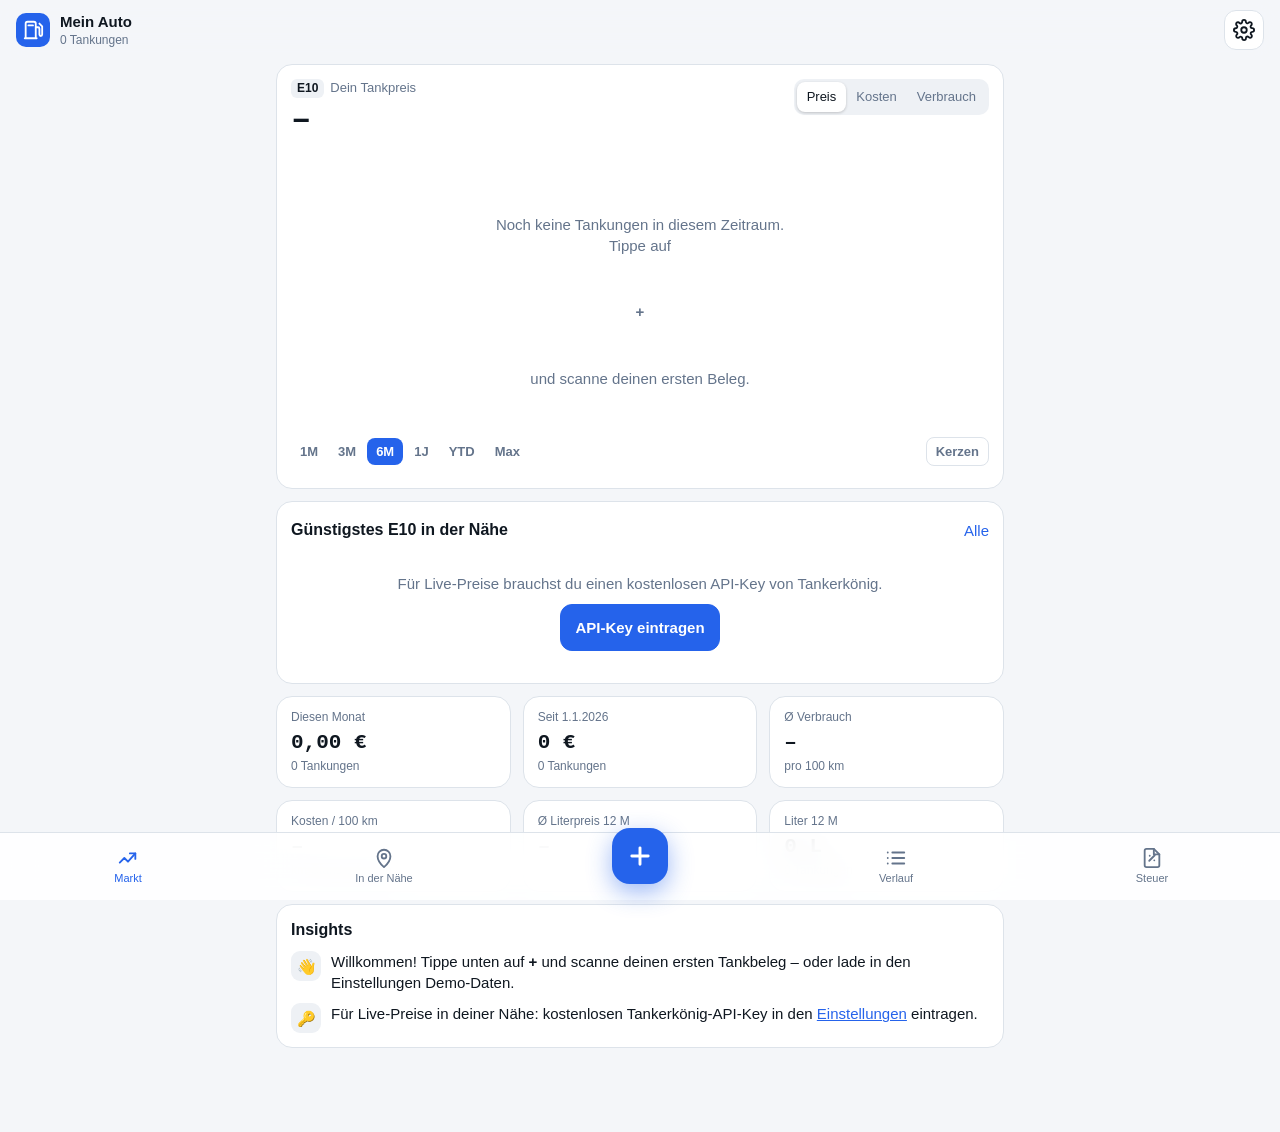
==== index.html @ abaed8f4 "Automatische Sicherung: Komplett-Backup und Belegfotos in Google, Wiederherstellung per Einrichtungs" ====
<!doctype html>
<html lang="de">
<head>
  <meta charset="utf-8">
  <meta name="viewport" content="width=device-width, initial-scale=1, viewport-fit=cover">
  <title>Tankbuch</title>
  <meta name="description" content="Dein Tankbuch: Belege scannen, Preise wie eine Aktie verfolgen, günstigstes E10 in der Nähe finden.">
  <meta name="theme-color" content="#0b0f14" media="(prefers-color-scheme: dark)">
  <meta name="theme-color" content="#f4f6f9" media="(prefers-color-scheme: light)">
  <meta name="apple-mobile-web-app-capable" content="yes">
  <meta name="apple-mobile-web-app-status-bar-style" content="black-translucent">
  <meta name="apple-mobile-web-app-title" content="Tankbuch">
  <link rel="manifest" href="manifest.webmanifest">
  <link rel="icon" href="icons/icon.svg" type="image/svg+xml">
  <link rel="apple-touch-icon" href="icons/icon-180.png">
  <link rel="stylesheet" href="styles.css">
  <script src="vendor/lightweight-charts.standalone.production.js" defer></script>
</head>
<body>
  <header class="topbar">
    <div class="brand">
      <svg class="logo" viewBox="0 0 24 24" aria-hidden="true"><path d="M4 21V5a2 2 0 0 1 2-2h7a2 2 0 0 1 2 2v16M3 21h13M7 7h5M15 9h2.5a1.5 1.5 0 0 1 1.5 1.5V17a1.5 1.5 0 0 0 3 0V8l-3-3"/></svg>
      <div>
        <div class="brand-title" id="vehicle-name">Mein Auto</div>
        <div class="brand-sub" id="sync-status">Lokal gespeichert</div>
      </div>
    </div>
    <button class="icon-btn" data-nav="settings" aria-label="Einstellungen">
      <svg viewBox="0 0 24 24"><circle cx="12" cy="12" r="3"/><path d="M19.4 15a1.7 1.7 0 0 0 .3 1.8l.1.1a2 2 0 1 1-2.8 2.8l-.1-.1a1.7 1.7 0 0 0-1.8-.3 1.7 1.7 0 0 0-1 1.5V21a2 2 0 1 1-4 0v-.1a1.7 1.7 0 0 0-1.1-1.5 1.7 1.7 0 0 0-1.8.3l-.1.1a2 2 0 1 1-2.8-2.8l.1-.1a1.7 1.7 0 0 0 .3-1.8 1.7 1.7 0 0 0-1.5-1H3a2 2 0 1 1 0-4h.1a1.7 1.7 0 0 0 1.5-1.1 1.7 1.7 0 0 0-.3-1.8l-.1-.1a2 2 0 1 1 2.8-2.8l.1.1a1.7 1.7 0 0 0 1.8.3H9a1.7 1.7 0 0 0 1-1.5V3a2 2 0 1 1 4 0v.1a1.7 1.7 0 0 0 1 1.5 1.7 1.7 0 0 0 1.8-.3l.1-.1a2 2 0 1 1 2.8 2.8l-.1.1a1.7 1.7 0 0 0-.3 1.8V9a1.7 1.7 0 0 0 1.5 1H21a2 2 0 1 1 0 4h-.1a1.7 1.7 0 0 0-1.5 1z"/></svg>
    </button>
  </header>

  <main>
    <!-- ============ HOME ============ -->
    <section class="view active" id="view-home">
      <div class="card ticker">
        <div class="ticker-head">
          <div>
            <div class="ticker-symbol"><span class="pill">E10</span> <span id="ticker-label">Dein Tankpreis</span></div>
            <div class="ticker-price" id="ticker-price">–</div>
            <div class="ticker-change" id="ticker-change">&nbsp;</div>
          </div>
          <div class="seg" id="chart-mode" role="tablist">
            <button data-mode="price" class="on">Preis</button>
            <button data-mode="spend">Kosten</button>
            <button data-mode="consumption">Verbrauch</button>
          </div>
        </div>
        <div class="chart" id="chart"></div>
        <div class="chart-foot">
          <div class="chips" id="chart-range">
            <button data-range="1M">1M</button>
            <button data-range="3M">3M</button>
            <button data-range="6M" class="on">6M</button>
            <button data-range="1Y">1J</button>
            <button data-range="YTD">YTD</button>
            <button data-range="ALL">Max</button>
          </div>
          <button class="chip-toggle" id="chart-style" title="Kerzen / Linie">Kerzen</button>
        </div>
        <div class="legend" id="chart-legend"></div>
      </div>

      <div class="card" id="nearby-card">
        <div class="card-head">
          <h2>Günstigstes E10 in der Nähe</h2>
          <button class="link" data-nav="stations">Alle</button>
        </div>
        <div id="nearby-list" class="station-list compact"><div class="empty">Standort wird ermittelt …</div></div>
      </div>

      <div class="kpis" id="kpis"></div>

      <div class="card">
        <div class="card-head"><h2>Insights</h2></div>
        <ul class="insights" id="insights"></ul>
      </div>
    </section>

    <!-- ============ STATIONS ============ -->
    <section class="view" id="view-stations">
      <div class="card">
        <div class="card-head">
          <h2>Tankstellen · E10</h2>
          <button class="icon-btn small" id="stations-refresh" aria-label="Aktualisieren">
            <svg viewBox="0 0 24 24"><path d="M21 12a9 9 0 1 1-2.6-6.4M21 3v6h-6"/></svg>
          </button>
        </div>
        <div class="filters">
          <label>Umkreis
            <select id="st-radius">
              <option value="2">2 km</option><option value="5" selected>5 km</option>
              <option value="10">10 km</option><option value="15">15 km</option><option value="25">25 km</option>
            </select>
          </label>
          <label>Sortierung
            <select id="st-sort"><option value="price">Preis</option><option value="dist">Entfernung</option><option value="smart">Preis + Weg</option></select>
          </label>
          <label class="check"><input type="checkbox" id="st-open" checked> nur geöffnet</label>
        </div>
        <div class="muted small" id="stations-meta"></div>
      </div>
      <div id="stations-list" class="station-list"></div>
      <p class="muted small center">Preise: <a href="https://creativecommons.tankerkoenig.de" target="_blank" rel="noopener">Tankerkönig</a> / MTS-K, Lizenz CC BY 4.0</p>
    </section>

    <!-- ============ LOG ============ -->
    <section class="view" id="view-log">
      <div class="card">
        <div class="card-head">
          <h2>Tankbuch</h2>
          <select id="log-year" class="select-sm"></select>
        </div>
        <div class="log-summary" id="log-summary"></div>
      </div>
      <div id="log-list"></div>
    </section>

    <!-- ============ TAX ============ -->
    <section class="view" id="view-tax">
      <div class="card">
        <div class="card-head">
          <h2>Steuer</h2>
          <select id="tax-year" class="select-sm"></select>
        </div>
        <div class="tax-grid" id="tax-summary"></div>
      </div>

      <div class="card">
        <div class="card-head"><h2>Pendlerpauschale</h2></div>
        <div class="form-grid">
          <label>Entfernung einfach (km)<input type="number" inputmode="decimal" id="tax-commute-km" min="0" step="1"></label>
          <label>Arbeitstage im Jahr<input type="number" inputmode="numeric" id="tax-workdays" min="0" step="1"></label>
          <label>Satz je km (€)<input type="number" inputmode="decimal" id="tax-rate" min="0" step="0.01"></label>
        </div>
        <div class="tax-result" id="tax-commute-result"></div>
        <p class="muted small">Seit 2026 gilt 0,38 €/km ab dem ersten Kilometer (einfache Strecke). Der Satz ist anpassbar. Keine Steuerberatung – bitte mit deinem Steuerberater / ELSTER abgleichen.</p>
      </div>

      <div class="card">
        <div class="card-head"><h2>Export</h2></div>
        <div class="btn-col">
          <button class="btn" id="export-csv">CSV für Excel / Steuerberater</button>
          <button class="btn" id="export-pdf">Jahresbericht als PDF drucken</button>
          <button class="btn" id="export-receipts">Alle Belege als ZIP</button>
        </div>
      </div>
    </section>

    <!-- ============ SETTINGS ============ -->
    <section class="view" id="view-settings">
      <div class="card">
        <div class="card-head"><h2>Fahrzeug</h2></div>
        <div class="form-grid">
          <label>Name<input id="set-vehicle" placeholder="z. B. Golf 8"></label>
          <label>Kennzeichen<input id="set-plate" placeholder="M-AB 1234" autocapitalize="characters"></label>
          <label>Tankgröße (L)<input type="number" inputmode="decimal" id="set-tank" min="10" step="1"></label>
          <label>Standard-Kraftstoff
            <select id="set-fuel"><option>E10</option><option>E5</option><option>Super Plus</option><option>Diesel</option></select>
          </label>
        </div>
      </div>

      <div class="card">
        <div class="card-head"><h2>Live-Preise (Tankerkönig)</h2></div>
        <label class="full">API-Key<input id="set-apikey" placeholder="xxxxxxxx-xxxx-xxxx-xxxx-xxxxxxxxxxxx" autocomplete="off" spellcheck="false"></label>
        <p class="muted small">Kostenlos registrieren auf <a href="https://onboarding.tankerkoenig.de/" target="_blank" rel="noopener">onboarding.tankerkoenig.de</a>. Der Key bleibt nur auf deinem Gerät.</p>
        <div class="form-grid">
          <label>Preisalarm unter (€/L)<input type="number" inputmode="decimal" id="set-alarm" step="0.01" placeholder="1,65"></label>
          <label>Verbrauch für Umweg-Rechnung (L/100 km)<input type="number" inputmode="decimal" id="set-cons" step="0.1" placeholder="automatisch"></label>
        </div>
      </div>

      <div class="card">
        <div class="card-head"><h2>Google Sheets & Sicherung</h2></div>
        <label class="full">Web-App-URL<input id="set-sheets" placeholder="https://script.google.com/macros/s/…/exec" spellcheck="false"></label>
        <label class="full">Geheimer Schlüssel<input id="set-secret" placeholder="frei wählbar, muss im Script gleich sein" spellcheck="false"></label>
        <label class="check"><input type="checkbox" id="set-autosync"> Nach jeder Änderung automatisch sichern</label>
        <div class="btn-row">
          <button class="btn primary" id="sheets-sync">Jetzt sichern</button>
          <button class="btn" id="sheets-restore">Wiederherstellen</button>
        </div>
        <p class="muted small">Sichert Tankbuch, Einstellungen und Belegfotos (Ordner „Tankbuch Belege“ in deinem Google Drive). Auf einem neuen Handy holt „Wiederherstellen“ alles zurück.</p>
        <button class="btn full" id="sheets-help">Einrichtung (3 Min.)</button>
        <div id="sheets-guide" hidden>
          <ol class="steps">
            <li>Neues Google Sheet anlegen → <b>Erweiterungen → Apps Script</b>.</li>
            <li>Den Code unten komplett einfügen, oben den <code>SECRET</code> auf deinen Schlüssel setzen, speichern.</li>
            <li><b>Bereitstellen → Neue Bereitstellung → Web-App</b>. Ausführen als: <i>Ich</i>. Zugriff: <i>Jeder</i>. Den Zugriff auf Tabellen und Drive erlauben (für die Belegfotos).</li>
            <li>Die angezeigte URL (endet auf <code>/exec</code>) hier einfügen und „Jetzt sichern“ tippen.</li>
          </ol>
          <div class="code-wrap">
            <button class="btn small" id="copy-script">Code kopieren</button>
            <pre id="script-code">Lädt …</pre>
          </div>
        </div>
      </div>

      <div class="card">
        <div class="card-head"><h2>Daten</h2></div>
        <div class="btn-col">
          <button class="btn" id="backup-export">Backup exportieren (JSON)</button>
          <label class="btn file-btn">Backup importieren<input type="file" id="backup-import" accept="application/json,.json" hidden></label>
          <button class="btn" id="demo-load">Demo-Daten laden</button>
          <button class="btn danger" id="demo-clear">Demo-Daten entfernen</button>
          <button class="btn danger" id="reset-all">Alles löschen</button>
        </div>
      </div>
      <p class="muted small center">Tankbuch · alle Daten bleiben auf deinem Gerät, bis du sie selbst überträgst.</p>
    </section>
  </main>

  <nav class="tabbar">
    <button data-nav="home" class="on"><svg viewBox="0 0 24 24"><path d="M3 17l5-5 4 4 8-9"/><path d="M14 7h6v6"/></svg><span>Markt</span></button>
    <button data-nav="stations"><svg viewBox="0 0 24 24"><path d="M12 22s7-6.2 7-12a7 7 0 1 0-14 0c0 5.8 7 12 7 12z"/><circle cx="12" cy="10" r="2.5"/></svg><span>In der Nähe</span></button>
    <button class="fab" id="fab-add" aria-label="Tanken erfassen"><svg viewBox="0 0 24 24"><path d="M12 5v14M5 12h14"/></svg></button>
    <button data-nav="log"><svg viewBox="0 0 24 24"><path d="M8 6h13M8 12h13M8 18h13M3 6h.01M3 12h.01M3 18h.01"/></svg><span>Verlauf</span></button>
    <button data-nav="tax"><svg viewBox="0 0 24 24"><path d="M14 2H6a2 2 0 0 0-2 2v16a2 2 0 0 0 2 2h12a2 2 0 0 0 2-2V8z"/><path d="M14 2v6h6M9 15l6-6M9.5 9.5h.01M14.5 14.5h.01"/></svg><span>Steuer</span></button>
  </nav>

  <!-- ============ ENTRY DIALOG ============ -->
  <dialog id="entry-dialog">
    <form method="dialog" id="entry-form" novalidate>
      <div class="sheet-head">
        <button type="button" class="link" data-close>Abbrechen</button>
        <h2 id="entry-title">Tanken erfassen</h2>
        <button type="submit" class="link strong">Sichern</button>
      </div>

      <div class="scan-box" id="scan-box">
        <label class="scan-btn">
          <input type="file" accept="image/*" capture="environment" id="scan-camera" hidden>
          <svg viewBox="0 0 24 24"><path d="M3 7V5a2 2 0 0 1 2-2h2M17 3h2a2 2 0 0 1 2 2v2M21 17v2a2 2 0 0 1-2 2h-2M7 21H5a2 2 0 0 1-2-2v-2M7 12h10"/></svg>
          <span>Beleg scannen</span>
        </label>
        <label class="scan-btn ghost">
          <input type="file" accept="image/*" id="scan-file" hidden>
          <svg viewBox="0 0 24 24"><rect x="3" y="3" width="18" height="18" rx="2"/><circle cx="8.5" cy="8.5" r="1.5"/><path d="M21 15l-5-5L5 21"/></svg>
          <span>Aus Galerie</span>
        </label>
      </div>
      <div class="scan-progress" id="scan-progress" hidden><div class="bar"><i></i></div><span>Beleg wird gelesen …</span></div>
      <div class="receipt-preview" id="receipt-preview" hidden><img alt="Beleg"><button type="button" class="link danger" id="receipt-remove">Beleg entfernen</button></div>

      <div class="form-grid">
        <label>Datum & Uhrzeit<input type="datetime-local" name="date" required></label>
        <label>Kraftstoff<select name="fuel"><option>E10</option><option>E5</option><option>Super Plus</option><option>Diesel</option></select></label>
        <label>Liter<input name="liters" inputmode="decimal" placeholder="0,00" required></label>
        <label>Preis €/L<input name="price" inputmode="decimal" placeholder="1,759" required></label>
        <label>Betrag €<input name="total" inputmode="decimal" placeholder="0,00" required></label>
        <label>Kilometerstand<input name="odometer" inputmode="numeric" placeholder="optional"></label>
        <label class="full">Tankstelle<input name="station" list="station-suggestions" placeholder="z. B. ARAL Hauptstraße"></label>
        <datalist id="station-suggestions"></datalist>
        <label class="check full"><input type="checkbox" name="full" checked> Vollgetankt (für Verbrauchsberechnung)</label>
        <label>Nutzung
          <select name="usage"><option value="privat">Privat</option><option value="beruflich">Beruflich</option><option value="gemischt">Gemischt</option></select>
        </label>
        <label>Beruflicher Anteil %<input name="share" type="number" inputmode="numeric" min="0" max="100" step="5" value="0"></label>
        <label class="full">Notiz<input name="note" placeholder="optional"></label>
      </div>
      <div class="calc-hint" id="calc-hint"></div>
      <button type="button" class="btn danger full" id="entry-delete" hidden>Eintrag löschen</button>
    </form>
  </dialog>

  <dialog id="receipt-dialog" class="lightbox"><form method="dialog"><img alt="Beleg"><button class="btn">Schließen</button></form></dialog>

  <div id="toast" role="status" aria-live="polite"></div>
  <div id="print-area"></div>

  <script type="module" src="js/app.js"></script>
</body>
</html>
---- styles.css ----
:root {
  --bg: #0b0f14;
  --surface: #121821;
  --surface-2: #1a222d;
  --line: #243040;
  --text: #e8edf3;
  --muted: #8a97a8;
  --accent: #3b82f6;
  --up: #ef4444;      /* Preis steigt = schlecht */
  --down: #22c55e;    /* Preis fällt = gut */
  --warn: #f59e0b;
  --grid: rgba(138, 151, 168, .12);
  --radius: 16px;
  --tabbar-h: 68px;
  --font: -apple-system, BlinkMacSystemFont, "Segoe UI", Roboto, Inter, sans-serif;
  --mono: ui-monospace, "SF Mono", "Roboto Mono", Menlo, monospace;
  color-scheme: dark;
}
@media (prefers-color-scheme: light) {
  :root {
    --bg: #f4f6f9;
    --surface: #ffffff;
    --surface-2: #eef1f5;
    --line: #dde3ea;
    --text: #0f1720;
    --muted: #64748b;
    --accent: #2563eb;
    --up: #dc2626;
    --down: #16a34a;
    --grid: rgba(100, 116, 139, .12);
    color-scheme: light;
  }
}

* { box-sizing: border-box; }
[hidden] { display: none !important; }
html, body { margin: 0; }
body {
  background: var(--bg);
  color: var(--text);
  font: 15px/1.4 var(--font);
  -webkit-font-smoothing: antialiased;
  -webkit-tap-highlight-color: transparent;
  padding-bottom: calc(var(--tabbar-h) + env(safe-area-inset-bottom) + 16px);
  overflow-x: hidden;
}
a { color: var(--accent); }
h2 { font-size: 16px; margin: 0; font-weight: 650; }
svg { width: 22px; height: 22px; fill: none; stroke: currentColor; stroke-width: 2; stroke-linecap: round; stroke-linejoin: round; }
button { font: inherit; color: inherit; cursor: pointer; }
.muted { color: var(--muted); }
.small { font-size: 13px; }
.center { text-align: center; }
.up { color: var(--up); }
.down { color: var(--down); }
.num { font-family: var(--mono); font-variant-numeric: tabular-nums; }

/* ---------- Top bar ---------- */
.topbar {
  position: sticky; top: 0; z-index: 10;
  display: flex; align-items: center; justify-content: space-between;
  padding: calc(env(safe-area-inset-top) + 10px) 16px 10px;
  background: color-mix(in srgb, var(--bg) 85%, transparent);
  backdrop-filter: blur(14px); -webkit-backdrop-filter: blur(14px);
}
.brand { display: flex; align-items: center; gap: 10px; }
.logo { width: 34px; height: 34px; padding: 6px; border-radius: 10px; background: var(--accent); color: #fff; }
.brand-title { font-weight: 700; }
.brand-sub { font-size: 12px; color: var(--muted); }
.brand-sub.ok::before { content: "● "; color: var(--down); }
.brand-sub.err::before { content: "● "; color: var(--up); }
.icon-btn { background: var(--surface); border: 1px solid var(--line); border-radius: 12px; width: 40px; height: 40px; display: grid; place-items: center; }
.icon-btn.small { width: 34px; height: 34px; }
.icon-btn.small svg { width: 18px; height: 18px; }
.icon-btn.spin svg { animation: spin 1s linear infinite; }
@keyframes spin { to { transform: rotate(360deg); } }

main { max-width: 760px; margin: 0 auto; padding: 4px 16px 0; }
.view { display: none; flex-direction: column; gap: 12px; }
.view.active { display: flex; animation: fade .2s ease; }
@keyframes fade { from { opacity: 0; transform: translateY(4px); } }

.card { background: var(--surface); border: 1px solid var(--line); border-radius: var(--radius); padding: 14px; min-width: 0; }
.card-head { display: flex; align-items: center; justify-content: space-between; gap: 8px; margin-bottom: 10px; }
.link { background: none; border: 0; color: var(--accent); padding: 4px 0; }
.link.strong { font-weight: 700; }
.link.danger { color: var(--up); }

/* ---------- Ticker / chart ---------- */
.ticker-head { display: flex; justify-content: space-between; align-items: flex-start; gap: 10px; flex-wrap: wrap; }
.ticker-symbol { color: var(--muted); font-size: 13px; display: flex; align-items: center; gap: 6px; }
.pill { background: var(--surface-2); color: var(--text); border-radius: 6px; padding: 1px 6px; font-weight: 700; font-size: 12px; }
.ticker-price { font: 700 34px/1.1 var(--mono); letter-spacing: -1px; margin-top: 4px; font-variant-numeric: tabular-nums; }
.ticker-price sup { font-size: .5em; vertical-align: .9em; margin-left: 1px; }
.ticker-change { font: 600 14px var(--mono); margin-top: 2px; min-height: 20px; }
.seg { display: inline-flex; background: var(--surface-2); border-radius: 10px; padding: 3px; }
.seg button { border: 0; background: none; padding: 6px 10px; border-radius: 8px; font-size: 13px; color: var(--muted); }
.seg button.on { background: var(--surface); color: var(--text); box-shadow: 0 1px 3px rgba(0,0,0,.2); }
.chart { height: 260px; margin: 10px -6px 0; position: relative; }
.chart .chart-empty { position: absolute; inset: 0; display: grid; place-items: center; text-align: center; color: var(--muted); padding: 20px; }
.chart-foot { display: flex; justify-content: space-between; align-items: center; gap: 8px; margin-top: 6px; }
.chips { display: flex; gap: 2px; overflow-x: auto; }
.chips button, .chip-toggle { border: 0; background: none; color: var(--muted); padding: 6px 9px; border-radius: 8px; font: 600 13px var(--font); white-space: nowrap; }
.chips button.on { background: var(--accent); color: #fff; }
.chip-toggle { border: 1px solid var(--line); }
.legend { display: flex; flex-wrap: wrap; gap: 4px 14px; font-size: 12px; color: var(--muted); margin-top: 8px; }
.legend i { display: inline-block; width: 10px; height: 3px; border-radius: 2px; margin-right: 5px; vertical-align: middle; }

/* ---------- KPIs ---------- */
.kpis { display: grid; grid-template-columns: repeat(2, minmax(0, 1fr)); gap: 12px; }
@media (min-width: 600px) { .kpis { grid-template-columns: repeat(3, minmax(0, 1fr)); } }
.kpi { background: var(--surface); border: 1px solid var(--line); border-radius: var(--radius); padding: 12px 14px; min-width: 0; }
.kpi .label { font-size: 12px; color: var(--muted); }
.kpi .value { font: 700 21px/1.25 var(--mono); margin-top: 4px; font-variant-numeric: tabular-nums; overflow-wrap: anywhere; }
.kpi .sub { font-size: 12px; color: var(--muted); margin-top: 2px; }

.insights { list-style: none; margin: 0; padding: 0; display: flex; flex-direction: column; gap: 10px; }
.insights li { display: flex; gap: 10px; align-items: flex-start; }
.insights .ico { flex: none; width: 30px; height: 30px; border-radius: 9px; display: grid; place-items: center; background: var(--surface-2); font-size: 15px; }
.insights b { font-weight: 650; }

/* ---------- Stations ---------- */
.station-list { display: flex; flex-direction: column; gap: 8px; }
.station { display: grid; grid-template-columns: auto minmax(0, 1fr) auto; gap: 12px; align-items: center; background: var(--surface); border: 1px solid var(--line); border-radius: 14px; padding: 12px; }
.station-list.compact .station { background: var(--surface-2); border: 0; padding: 10px 12px; }
.station .rank { width: 28px; height: 28px; border-radius: 8px; display: grid; place-items: center; font: 700 13px var(--mono); background: var(--surface-2); }
.station-list.compact .rank { background: var(--surface); }
.station.best { border-color: var(--down); }
.station.best .rank { background: var(--down); color: #fff; }
.station .name { font-weight: 650; white-space: nowrap; overflow: hidden; text-overflow: ellipsis; }
.station .addr { font-size: 12px; color: var(--muted); white-space: nowrap; overflow: hidden; text-overflow: ellipsis; }
.station .price { font: 700 19px var(--mono); text-align: right; font-variant-numeric: tabular-nums; }
.station .price sup { font-size: .55em; vertical-align: .8em; }
.station .delta { font: 600 11px var(--mono); text-align: right; }
.station .actions { grid-column: 1 / -1; display: flex; gap: 8px; }
.station .actions a, .station .actions button { flex: 1; text-align: center; text-decoration: none; font-size: 13px; padding: 8px; border-radius: 10px; background: var(--surface-2); border: 0; color: var(--text); }
.tag { font-size: 10px; font-weight: 700; padding: 1px 5px; border-radius: 5px; margin-left: 4px; vertical-align: 2px; background: var(--surface-2); color: var(--muted); }
.tag.closed { color: var(--up); }
.empty { color: var(--muted); text-align: center; padding: 18px 8px; }
.empty .btn { margin-top: 10px; }
.filters { display: flex; flex-wrap: wrap; gap: 10px; align-items: end; margin-bottom: 6px; }
.filters label { flex: 1 1 120px; }

/* ---------- Log ---------- */
.log-summary { display: grid; grid-template-columns: repeat(3, minmax(0, 1fr)); gap: 8px; }
.log-summary div { background: var(--surface-2); border-radius: 10px; padding: 8px 10px; min-width: 0; }
.log-summary span { display: block; font-size: 11px; color: var(--muted); }
.log-summary b { font: 700 15px var(--mono); overflow-wrap: anywhere; }
.month-head { display: flex; justify-content: space-between; font-size: 13px; color: var(--muted); margin: 14px 4px 6px; }
.entry { display: grid; grid-template-columns: 44px minmax(0, 1fr) auto; gap: 12px; align-items: center; background: var(--surface); border: 1px solid var(--line); border-radius: 14px; padding: 10px 12px; margin-bottom: 8px; width: 100%; text-align: left; }
.entry .day { text-align: center; background: var(--surface-2); border-radius: 10px; padding: 4px 0; }
.entry .day b { display: block; font: 700 17px var(--mono); }
.entry .day span { font-size: 11px; color: var(--muted); }
.entry .title { font-weight: 650; white-space: nowrap; overflow: hidden; text-overflow: ellipsis; }
.entry .meta { font-size: 12px; color: var(--muted); }
.entry .amount { text-align: right; font: 700 16px var(--mono); }
.entry .amount small { display: block; font-size: 11px; font-weight: 600; }

/* ---------- Tax ---------- */
.tax-grid { display: grid; grid-template-columns: repeat(2, minmax(0, 1fr)); gap: 8px; }
.tax-grid div { background: var(--surface-2); border-radius: 10px; padding: 10px; min-width: 0; }
.tax-grid span { display: block; font-size: 12px; color: var(--muted); }
.tax-grid b { font: 700 17px var(--mono); overflow-wrap: anywhere; }
.tax-grid .hl { background: color-mix(in srgb, var(--down) 15%, var(--surface-2)); }
.tax-result { margin: 12px 0 6px; padding: 12px; border-radius: 12px; background: color-mix(in srgb, var(--accent) 14%, var(--surface-2)); font-size: 14px; }
.tax-result b { font: 700 20px var(--mono); display: block; }

/* ---------- Forms ---------- */
label { display: flex; flex-direction: column; gap: 4px; font-size: 12px; color: var(--muted); min-width: 0; }
label.full, .full { grid-column: 1 / -1; }
label.check { flex-direction: row; align-items: center; gap: 8px; font-size: 14px; color: var(--text); margin: 6px 0; }
input, select { font: 16px var(--font); color: var(--text); background: var(--surface-2); border: 1px solid var(--line); border-radius: 10px; padding: 10px 12px; width: 100%; min-width: 0; }
input:focus, select:focus { outline: 2px solid var(--accent); outline-offset: -1px; }
input[type=checkbox] { width: 20px; height: 20px; accent-color: var(--accent); flex: none; }
input.auto { border-color: color-mix(in srgb, var(--accent) 60%, var(--line)); }
input.scanned { animation: flash 1.2s ease; }
@keyframes flash { 0% { background: color-mix(in srgb, var(--down) 35%, var(--surface-2)); } }
.select-sm { width: auto; padding: 6px 10px; font-size: 14px; }
.form-grid { display: grid; grid-template-columns: repeat(2, minmax(0, 1fr)); gap: 10px; }
.btn { display: inline-flex; justify-content: center; align-items: center; gap: 6px; background: var(--surface-2); border: 1px solid var(--line); border-radius: 12px; padding: 12px 14px; font-weight: 600; color: var(--text); text-decoration: none; font-size: 15px; }
.btn.primary { background: var(--accent); border-color: var(--accent); color: #fff; }
.btn.danger { color: var(--up); }
.btn.small { padding: 6px 10px; font-size: 13px; }
.btn:disabled { opacity: .5; }
.btn-col { display: flex; flex-direction: column; gap: 8px; }
.btn-row { display: flex; gap: 8px; flex-wrap: wrap; margin-top: 8px; }
.btn-row .btn { flex: 1; }
.file-btn { cursor: pointer; color: var(--text); font-size: 15px; flex-direction: row; }
.steps { padding-left: 20px; font-size: 14px; }
.steps li { margin-bottom: 6px; }
.code-wrap { position: relative; }
.code-wrap .btn { position: absolute; top: 8px; right: 8px; }
pre { background: var(--surface-2); border-radius: 10px; padding: 12px; font: 12px/1.45 var(--mono); max-height: 260px; overflow: auto; margin: 0; white-space: pre; }
code { font-family: var(--mono); font-size: .9em; background: var(--surface-2); padding: 1px 4px; border-radius: 4px; }

/* ---------- Tab bar ---------- */
.tabbar {
  position: fixed; left: 0; right: 0; bottom: 0; z-index: 20;
  display: grid; grid-template-columns: repeat(5, 1fr); align-items: center;
  height: calc(var(--tabbar-h) + env(safe-area-inset-bottom));
  padding-bottom: env(safe-area-inset-bottom);
  background: color-mix(in srgb, var(--surface) 88%, transparent);
  backdrop-filter: blur(16px); -webkit-backdrop-filter: blur(16px);
  border-top: 1px solid var(--line);
}
.tabbar button { border: 0; background: none; display: flex; flex-direction: column; align-items: center; gap: 2px; font-size: 11px; color: var(--muted); padding: 6px 0; }
.tabbar button.on { color: var(--accent); }
.tabbar .fab { width: 56px; height: 56px; margin: -22px auto 0; border-radius: 18px; background: var(--accent); color: #fff; justify-content: center; box-shadow: 0 8px 24px color-mix(in srgb, var(--accent) 45%, transparent); }
.tabbar .fab svg { width: 28px; height: 28px; stroke-width: 2.5; }

/* ---------- Dialog ---------- */
dialog { border: 0; padding: 0; background: var(--surface); color: var(--text); width: min(560px, 100%); max-width: 100%; max-height: 100dvh; margin: auto auto 0; border-radius: 22px 22px 0 0; }
@media (min-width: 600px) { dialog { margin: auto; border-radius: 22px; max-height: 92dvh; } }
dialog[open] { animation: up .25s cubic-bezier(.2,.8,.2,1); }
@keyframes up { from { transform: translateY(40px); opacity: 0; } }
dialog::backdrop { background: rgba(0,0,0,.55); backdrop-filter: blur(2px); }
#entry-form { padding: 0 16px calc(20px + env(safe-area-inset-bottom)); display: flex; flex-direction: column; gap: 12px; }
.sheet-head { position: sticky; top: 0; z-index: 2; display: flex; justify-content: space-between; align-items: center; padding: 14px 0 10px; background: var(--surface); }
.scan-box { display: grid; grid-template-columns: 2fr 1fr; gap: 8px; }
.scan-btn { flex-direction: row; justify-content: center; align-items: center; gap: 8px; padding: 14px; border-radius: 14px; background: var(--accent); color: #fff; font-size: 15px; font-weight: 650; cursor: pointer; }
.scan-btn.ghost { background: var(--surface-2); color: var(--text); }
.scan-progress { display: flex; flex-direction: column; gap: 6px; font-size: 13px; color: var(--muted); }
.scan-progress .bar { height: 6px; background: var(--surface-2); border-radius: 3px; overflow: hidden; }
.scan-progress .bar i { display: block; height: 100%; width: 0; background: var(--accent); transition: width .2s; }
.receipt-preview { display: flex; align-items: center; gap: 12px; }
.receipt-preview img { width: 64px; height: 84px; object-fit: cover; border-radius: 8px; border: 1px solid var(--line); cursor: zoom-in; }
.calc-hint { font-size: 13px; color: var(--muted); min-height: 18px; }
.lightbox { background: transparent; max-height: 100dvh; margin: auto; border-radius: 0; }
.lightbox form { display: flex; flex-direction: column; gap: 10px; align-items: center; padding: 10px; }
.lightbox img { max-width: 100%; max-height: 82dvh; border-radius: 12px; }

/* ---------- Toast ---------- */
#toast { position: fixed; left: 50%; bottom: calc(var(--tabbar-h) + env(safe-area-inset-bottom) + 14px); transform: translate(-50%, 20px); opacity: 0; pointer-events: none; z-index: 50; background: var(--text); color: var(--bg); padding: 10px 16px; border-radius: 12px; font-weight: 600; font-size: 14px; transition: .25s; max-width: calc(100% - 32px); text-align: center; }
#toast.show { opacity: 1; transform: translate(-50%, 0); }

/* ---------- Print (Jahresbericht) ---------- */
#print-area { display: none; }
@media print {
  @page { size: A4; margin: 14mm; }
  body { background: #fff; color: #000; padding: 0; font-size: 10pt; }
  body > *:not(#print-area) { display: none !important; }
  #print-area { display: block; }
  #print-area h1 { font-size: 16pt; margin: 0 0 4pt; }
  #print-area h2 { font-size: 12pt; margin: 14pt 0 6pt; }
  #print-area table { width: 100%; border-collapse: collapse; font-size: 9pt; }
  #print-area th, #print-area td { border-bottom: .5pt solid #bbb; padding: 3pt 4pt; text-align: left; }
  #print-area td.r, #print-area th.r { text-align: right; font-variant-numeric: tabular-nums; }
  #print-area tfoot td { font-weight: 700; border-top: 1pt solid #000; }
  #print-area .sum { display: grid; grid-template-columns: repeat(3, 1fr); gap: 6pt; }
  #print-area .sum div { border: .5pt solid #bbb; padding: 6pt; }
  #print-area .sum b { display: block; font-size: 12pt; }
  #print-area .foot { margin-top: 16pt; font-size: 8pt; color: #555; }
}
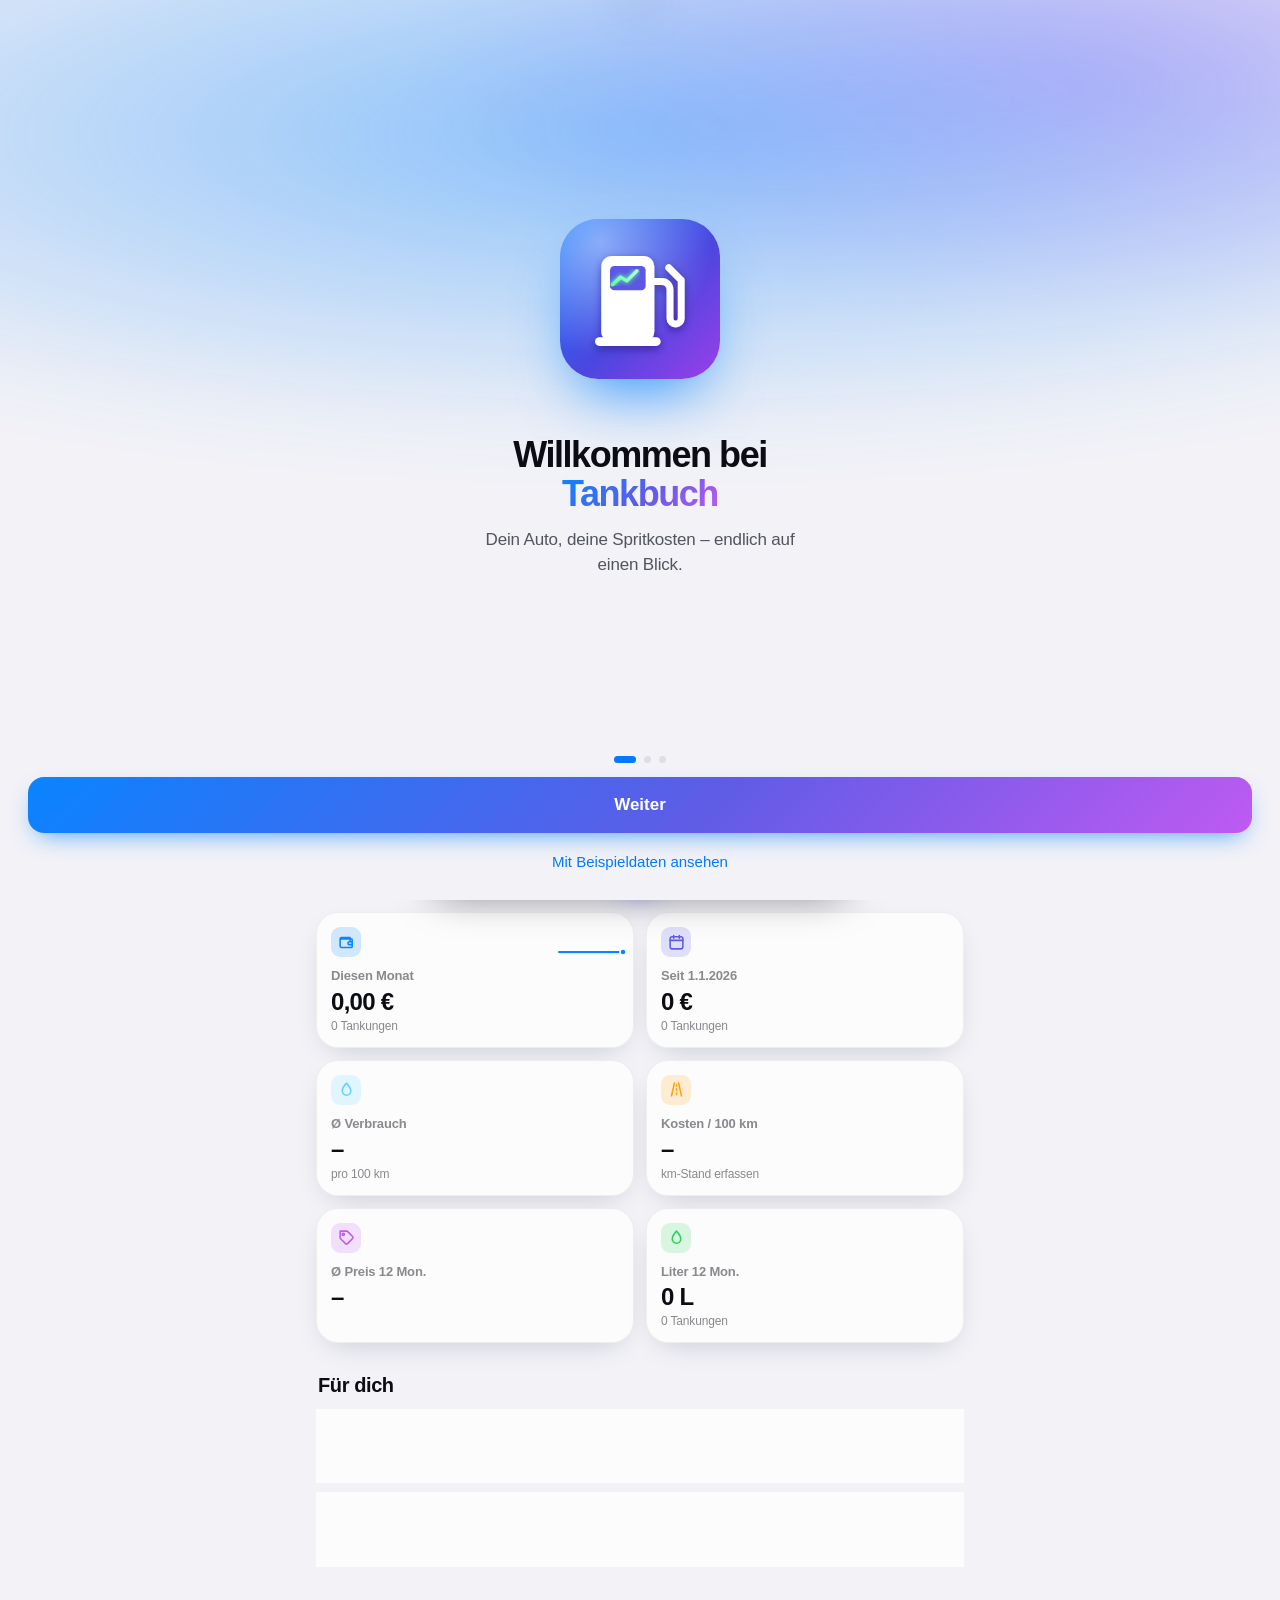
==== commit c8a9dd94: "Neues Design im iOS-Stil: Aurora-Hintergrund, Hero-Karte, Glas-Tableiste, Willkommens-Rundgang - Gro" ====
--- a/index.html
+++ b/index.html
@@ -5,9 +5,10 @@
   <meta name="viewport" content="width=device-width, initial-scale=1, viewport-fit=cover">
   <title>Tankbuch</title>
   <meta name="description" content="Dein Tankbuch: Belege scannen, Preise wie eine Aktie verfolgen, günstigstes E10 in der Nähe finden.">
-  <meta name="theme-color" content="#0b0f14" media="(prefers-color-scheme: dark)">
-  <meta name="theme-color" content="#f4f6f9" media="(prefers-color-scheme: light)">
+  <meta name="theme-color" content="#05070d" media="(prefers-color-scheme: dark)">
+  <meta name="theme-color" content="#f2f2f7" media="(prefers-color-scheme: light)">
   <meta name="apple-mobile-web-app-capable" content="yes">
+  <meta name="mobile-web-app-capable" content="yes">
   <meta name="apple-mobile-web-app-status-bar-style" content="black-translucent">
   <meta name="apple-mobile-web-app-title" content="Tankbuch">
   <link rel="manifest" href="manifest.webmanifest">
@@ -17,254 +18,291 @@
   <script src="vendor/lightweight-charts.standalone.production.js" defer></script>
 </head>
 <body>
-  <header class="topbar">
-    <div class="brand">
-      <svg class="logo" viewBox="0 0 24 24" aria-hidden="true"><path d="M4 21V5a2 2 0 0 1 2-2h7a2 2 0 0 1 2 2v16M3 21h13M7 7h5M15 9h2.5a1.5 1.5 0 0 1 1.5 1.5V17a1.5 1.5 0 0 0 3 0V8l-3-3"/></svg>
-      <div>
-        <div class="brand-title" id="vehicle-name">Mein Auto</div>
-        <div class="brand-sub" id="sync-status">Lokal gespeichert</div>
-      </div>
-    </div>
-    <button class="icon-btn" data-nav="settings" aria-label="Einstellungen">
-      <svg viewBox="0 0 24 24"><circle cx="12" cy="12" r="3"/><path d="M19.4 15a1.7 1.7 0 0 0 .3 1.8l.1.1a2 2 0 1 1-2.8 2.8l-.1-.1a1.7 1.7 0 0 0-1.8-.3 1.7 1.7 0 0 0-1 1.5V21a2 2 0 1 1-4 0v-.1a1.7 1.7 0 0 0-1.1-1.5 1.7 1.7 0 0 0-1.8.3l-.1.1a2 2 0 1 1-2.8-2.8l.1-.1a1.7 1.7 0 0 0 .3-1.8 1.7 1.7 0 0 0-1.5-1H3a2 2 0 1 1 0-4h.1a1.7 1.7 0 0 0 1.5-1.1 1.7 1.7 0 0 0-.3-1.8l-.1-.1a2 2 0 1 1 2.8-2.8l.1.1a1.7 1.7 0 0 0 1.8.3H9a1.7 1.7 0 0 0 1-1.5V3a2 2 0 1 1 4 0v.1a1.7 1.7 0 0 0 1 1.5 1.7 1.7 0 0 0 1.8-.3l.1-.1a2 2 0 1 1 2.8 2.8l-.1.1a1.7 1.7 0 0 0-.3 1.8V9a1.7 1.7 0 0 0 1.5 1H21a2 2 0 1 1 0 4h-.1a1.7 1.7 0 0 0-1.5 1z"/></svg>
+  <div class="aurora" aria-hidden="true"><i></i><i></i><i></i></div>
+
+  <!-- Kompakte Navigationsleiste, erscheint beim Scrollen (wie iOS) -->
+  <header class="navbar" id="navbar">
+    <span class="navbar-title" id="navbar-title">Tankbuch</span>
+    <button class="avatar" data-nav="settings" aria-label="Einstellungen">
+      <svg viewBox="0 0 24 24"><path d="M19 17h2c.6 0 1-.4 1-1v-3c0-.9-.7-1.7-1.5-1.9C18.7 10.6 16 10 16 10s-1.3-1.4-2.2-2.3c-.5-.4-1.1-.7-1.8-.7H5c-.6 0-1.1.4-1.4.9l-1.4 2.9A3.7 3.7 0 0 0 2 12v4c0 .6.4 1 1 1h2"/><circle cx="7" cy="17" r="2"/><path d="M9 17h6"/><circle cx="17" cy="17" r="2"/></svg>
     </button>
   </header>
 
   <main>
     <!-- ============ HOME ============ -->
-    <section class="view active" id="view-home">
-      <div class="card ticker">
+    <section class="view active" id="view-home" data-title="Tankbuch">
+      <div class="large-head">
+        <div>
+          <div class="eyebrow" id="today">&nbsp;</div>
+          <h1 id="greeting">Hallo</h1>
+        </div>
+        <button class="avatar big" data-nav="settings" aria-label="Einstellungen">
+          <svg viewBox="0 0 24 24"><path d="M19 17h2c.6 0 1-.4 1-1v-3c0-.9-.7-1.7-1.5-1.9C18.7 10.6 16 10 16 10s-1.3-1.4-2.2-2.3c-.5-.4-1.1-.7-1.8-.7H5c-.6 0-1.1.4-1.4.9l-1.4 2.9A3.7 3.7 0 0 0 2 12v4c0 .6.4 1 1 1h2"/><circle cx="7" cy="17" r="2"/><path d="M9 17h6"/><circle cx="17" cy="17" r="2"/></svg>
+        </button>
+      </div>
+      <div class="car-chip">
+        <span id="vehicle-name">Mein Auto</span>
+        <span class="dot-sep"></span>
+        <span id="sync-status" class="brand-sub">Lokal gespeichert</span>
+      </div>
+
+      <!-- Hero: Jetzt tanken -->
+      <article class="hero" id="hero">
+        <div class="hero-skeleton"><i></i><i></i><i></i></div>
+      </article>
+
+      <!-- Börsen-Chart -->
+      <article class="card ticker">
         <div class="ticker-head">
-          <div>
-            <div class="ticker-symbol"><span class="pill">E10</span> <span id="ticker-label">Dein Tankpreis</span></div>
-            <div class="ticker-price" id="ticker-price">–</div>
-            <div class="ticker-change" id="ticker-change">&nbsp;</div>
-          </div>
-          <div class="seg" id="chart-mode" role="tablist">
-            <button data-mode="price" class="on">Preis</button>
-            <button data-mode="spend">Kosten</button>
-            <button data-mode="consumption">Verbrauch</button>
-          </div>
-        </div>
+          <div class="ticker-symbol"><span class="pill">E10</span><span id="ticker-label">Dein Tankpreis</span></div>
+          <button class="chip-toggle" id="chart-style" title="Kerzen / Linie">
+            <svg viewBox="0 0 24 24"><path d="M7 4v16M17 4v16"/><rect x="5" y="8" width="4" height="7" rx="1"/><rect x="15" y="6" width="4" height="9" rx="1"/></svg>
+            <span>Kerzen</span>
+          </button>
+        </div>
+        <div class="ticker-price num" id="ticker-price">–</div>
+        <div class="ticker-change" id="ticker-change">&nbsp;</div>
         <div class="chart" id="chart"></div>
-        <div class="chart-foot">
-          <div class="chips" id="chart-range">
-            <button data-range="1M">1M</button>
-            <button data-range="3M">3M</button>
-            <button data-range="6M" class="on">6M</button>
-            <button data-range="1Y">1J</button>
-            <button data-range="YTD">YTD</button>
-            <button data-range="ALL">Max</button>
-          </div>
-          <button class="chip-toggle" id="chart-style" title="Kerzen / Linie">Kerzen</button>
+        <div class="chips" id="chart-range">
+          <button data-range="1M">1M</button>
+          <button data-range="3M" class="on">3M</button>
+          <button data-range="6M">6M</button>
+          <button data-range="1Y">1J</button>
+          <button data-range="YTD">YTD</button>
+          <button data-range="ALL">Max</button>
+        </div>
+        <div class="seg" id="chart-mode" role="tablist">
+          <i class="seg-thumb"></i>
+          <button data-mode="price" class="on">Preis</button>
+          <button data-mode="spend">Kosten</button>
+          <button data-mode="consumption">Verbrauch</button>
         </div>
         <div class="legend" id="chart-legend"></div>
-      </div>
-
-      <div class="card" id="nearby-card">
-        <div class="card-head">
-          <h2>Günstigstes E10 in der Nähe</h2>
-          <button class="link" data-nav="stations">Alle</button>
-        </div>
-        <div id="nearby-list" class="station-list compact"><div class="empty">Standort wird ermittelt …</div></div>
-      </div>
-
+      </article>
+
+      <div class="section-head"><h2>Überblick</h2></div>
       <div class="kpis" id="kpis"></div>
 
-      <div class="card">
-        <div class="card-head"><h2>Insights</h2></div>
-        <ul class="insights" id="insights"></ul>
-      </div>
+      <div class="section-head"><h2>In der Nähe</h2><button class="link" data-nav="stations">Alle anzeigen</button></div>
+      <div id="nearby-list" class="station-list compact"></div>
+
+      <div class="section-head"><h2>Für dich</h2></div>
+      <ul class="insights" id="insights"></ul>
     </section>
 
     <!-- ============ STATIONS ============ -->
-    <section class="view" id="view-stations">
-      <div class="card">
-        <div class="card-head">
-          <h2>Tankstellen · E10</h2>
-          <button class="icon-btn small" id="stations-refresh" aria-label="Aktualisieren">
-            <svg viewBox="0 0 24 24"><path d="M21 12a9 9 0 1 1-2.6-6.4M21 3v6h-6"/></svg>
-          </button>
-        </div>
-        <div class="filters">
-          <label>Umkreis
-            <select id="st-radius">
-              <option value="2">2 km</option><option value="5" selected>5 km</option>
-              <option value="10">10 km</option><option value="15">15 km</option><option value="25">25 km</option>
-            </select>
-          </label>
-          <label>Sortierung
-            <select id="st-sort"><option value="price">Preis</option><option value="dist">Entfernung</option><option value="smart">Preis + Weg</option></select>
-          </label>
-          <label class="check"><input type="checkbox" id="st-open" checked> nur geöffnet</label>
-        </div>
-        <div class="muted small" id="stations-meta"></div>
-      </div>
+    <section class="view" id="view-stations" data-title="In der Nähe">
+      <div class="large-head">
+        <div><div class="eyebrow">Super E10 · live</div><h1>In der Nähe</h1></div>
+        <button class="round-btn" id="stations-refresh" aria-label="Aktualisieren">
+          <svg viewBox="0 0 24 24"><path d="M21 12a9 9 0 1 1-2.6-6.4M21 3v6h-6"/></svg>
+        </button>
+      </div>
+      <div class="filter-bar">
+        <label class="select-pill"><svg viewBox="0 0 24 24"><circle cx="12" cy="12" r="9"/><circle cx="12" cy="12" r="3"/></svg>
+          <select id="st-radius">
+            <option value="2">2 km</option><option value="5" selected>5 km</option>
+            <option value="10">10 km</option><option value="15">15 km</option><option value="25">25 km</option>
+          </select>
+        </label>
+        <label class="select-pill"><svg viewBox="0 0 24 24"><path d="M3 6h18M6 12h12M10 18h4"/></svg>
+          <select id="st-sort"><option value="price">Preis</option><option value="dist">Entfernung</option><option value="smart">Preis + Weg</option></select>
+        </label>
+        <label class="toggle-pill"><input type="checkbox" id="st-open" checked><span>Geöffnet</span></label>
+      </div>
+      <div class="meta-line" id="stations-meta"></div>
       <div id="stations-list" class="station-list"></div>
-      <p class="muted small center">Preise: <a href="https://creativecommons.tankerkoenig.de" target="_blank" rel="noopener">Tankerkönig</a> / MTS-K, Lizenz CC BY 4.0</p>
+      <p class="footnote">Preise: <a href="https://creativecommons.tankerkoenig.de" target="_blank" rel="noopener">Tankerkönig</a> / MTS-K, Lizenz CC BY 4.0</p>
     </section>
 
     <!-- ============ LOG ============ -->
-    <section class="view" id="view-log">
-      <div class="card">
-        <div class="card-head">
-          <h2>Tankbuch</h2>
-          <select id="log-year" class="select-sm"></select>
-        </div>
-        <div class="log-summary" id="log-summary"></div>
-      </div>
+    <section class="view" id="view-log" data-title="Verlauf">
+      <div class="large-head">
+        <div><div class="eyebrow">Tankbuch</div><h1>Verlauf</h1></div>
+        <label class="select-pill"><select id="log-year"></select></label>
+      </div>
+      <div class="stat-strip" id="log-summary"></div>
       <div id="log-list"></div>
     </section>
 
     <!-- ============ TAX ============ -->
-    <section class="view" id="view-tax">
-      <div class="card">
-        <div class="card-head">
-          <h2>Steuer</h2>
-          <select id="tax-year" class="select-sm"></select>
-        </div>
-        <div class="tax-grid" id="tax-summary"></div>
-      </div>
-
-      <div class="card">
-        <div class="card-head"><h2>Pendlerpauschale</h2></div>
-        <div class="form-grid">
-          <label>Entfernung einfach (km)<input type="number" inputmode="decimal" id="tax-commute-km" min="0" step="1"></label>
-          <label>Arbeitstage im Jahr<input type="number" inputmode="numeric" id="tax-workdays" min="0" step="1"></label>
-          <label>Satz je km (€)<input type="number" inputmode="decimal" id="tax-rate" min="0" step="0.01"></label>
-        </div>
-        <div class="tax-result" id="tax-commute-result"></div>
-        <p class="muted small">Seit 2026 gilt 0,38 €/km ab dem ersten Kilometer (einfache Strecke). Der Satz ist anpassbar. Keine Steuerberatung – bitte mit deinem Steuerberater / ELSTER abgleichen.</p>
-      </div>
-
-      <div class="card">
-        <div class="card-head"><h2>Export</h2></div>
-        <div class="btn-col">
-          <button class="btn" id="export-csv">CSV für Excel / Steuerberater</button>
-          <button class="btn" id="export-pdf">Jahresbericht als PDF drucken</button>
-          <button class="btn" id="export-receipts">Alle Belege als ZIP</button>
-        </div>
+    <section class="view" id="view-tax" data-title="Steuer">
+      <div class="large-head">
+        <div><div class="eyebrow">Fahrtkosten</div><h1>Steuer</h1></div>
+        <label class="select-pill"><select id="tax-year"></select></label>
+      </div>
+      <div id="tax-summary"></div>
+
+      <div class="section-head"><h2>Pendlerpauschale</h2></div>
+      <div class="group">
+        <label class="row"><span>Entfernung (einfach)</span><span class="row-input"><input type="number" inputmode="decimal" id="tax-commute-km" min="0" step="1" placeholder="0"><em>km</em></span></label>
+        <label class="row"><span>Arbeitstage</span><span class="row-input"><input type="number" inputmode="numeric" id="tax-workdays" min="0" step="1"><em>Tage</em></span></label>
+        <label class="row"><span>Satz je km</span><span class="row-input"><input type="number" inputmode="decimal" id="tax-rate" min="0" step="0.01"><em>€</em></span></label>
+      </div>
+      <div class="tax-result" id="tax-commute-result"></div>
+      <p class="footnote left">Seit 2026 gilt 0,38 €/km ab dem ersten Kilometer (einfache Strecke). Keine Steuerberatung – bitte mit Steuerberater / ELSTER abgleichen.</p>
+
+      <div class="section-head"><h2>Export</h2></div>
+      <div class="group">
+        <button class="row action" id="export-csv"><span class="row-icon" style="--c:#30d158"><svg viewBox="0 0 24 24"><path d="M14 2H6a2 2 0 0 0-2 2v16a2 2 0 0 0 2 2h12a2 2 0 0 0 2-2V8z"/><path d="M14 2v6h6M8 13h8M8 17h8"/></svg></span><span>CSV für Excel / Steuerberater</span><i class="chev"></i></button>
+        <button class="row action" id="export-pdf"><span class="row-icon" style="--c:#ff453a"><svg viewBox="0 0 24 24"><path d="M6 9V2h12v7M6 18H4a2 2 0 0 1-2-2v-5a2 2 0 0 1 2-2h16a2 2 0 0 1 2 2v5a2 2 0 0 1-2 2h-2"/><rect x="6" y="14" width="12" height="8" rx="1"/></svg></span><span>Jahresbericht als PDF</span><i class="chev"></i></button>
+        <button class="row action" id="export-receipts"><span class="row-icon" style="--c:#ff9f0a"><svg viewBox="0 0 24 24"><rect x="3" y="3" width="18" height="18" rx="2"/><circle cx="8.5" cy="8.5" r="1.5"/><path d="M21 15l-5-5L5 21"/></svg></span><span>Alle Belege als ZIP</span><i class="chev"></i></button>
       </div>
     </section>
 
     <!-- ============ SETTINGS ============ -->
-    <section class="view" id="view-settings">
-      <div class="card">
-        <div class="card-head"><h2>Fahrzeug</h2></div>
-        <div class="form-grid">
-          <label>Name<input id="set-vehicle" placeholder="z. B. Golf 8"></label>
-          <label>Kennzeichen<input id="set-plate" placeholder="M-AB 1234" autocapitalize="characters"></label>
-          <label>Tankgröße (L)<input type="number" inputmode="decimal" id="set-tank" min="10" step="1"></label>
-          <label>Standard-Kraftstoff
-            <select id="set-fuel"><option>E10</option><option>E5</option><option>Super Plus</option><option>Diesel</option></select>
-          </label>
-        </div>
-      </div>
-
-      <div class="card">
-        <div class="card-head"><h2>Live-Preise (Tankerkönig)</h2></div>
-        <label class="full">API-Key<input id="set-apikey" placeholder="xxxxxxxx-xxxx-xxxx-xxxx-xxxxxxxxxxxx" autocomplete="off" spellcheck="false"></label>
-        <p class="muted small">Kostenlos registrieren auf <a href="https://onboarding.tankerkoenig.de/" target="_blank" rel="noopener">onboarding.tankerkoenig.de</a>. Der Key bleibt nur auf deinem Gerät.</p>
-        <div class="form-grid">
-          <label>Preisalarm unter (€/L)<input type="number" inputmode="decimal" id="set-alarm" step="0.01" placeholder="1,65"></label>
-          <label>Verbrauch für Umweg-Rechnung (L/100 km)<input type="number" inputmode="decimal" id="set-cons" step="0.1" placeholder="automatisch"></label>
-        </div>
-      </div>
-
-      <div class="card">
-        <div class="card-head"><h2>Google Sheets & Sicherung</h2></div>
-        <label class="full">Web-App-URL<input id="set-sheets" placeholder="https://script.google.com/macros/s/…/exec" spellcheck="false"></label>
-        <label class="full">Geheimer Schlüssel<input id="set-secret" placeholder="frei wählbar, muss im Script gleich sein" spellcheck="false"></label>
-        <label class="check"><input type="checkbox" id="set-autosync"> Nach jeder Änderung automatisch sichern</label>
-        <div class="btn-row">
-          <button class="btn primary" id="sheets-sync">Jetzt sichern</button>
-          <button class="btn" id="sheets-restore">Wiederherstellen</button>
-        </div>
-        <p class="muted small">Sichert Tankbuch, Einstellungen und Belegfotos (Ordner „Tankbuch Belege“ in deinem Google Drive). Auf einem neuen Handy holt „Wiederherstellen“ alles zurück.</p>
-        <button class="btn full" id="sheets-help">Einrichtung (3 Min.)</button>
-        <div id="sheets-guide" hidden>
-          <ol class="steps">
-            <li>Neues Google Sheet anlegen → <b>Erweiterungen → Apps Script</b>.</li>
-            <li>Den Code unten komplett einfügen, oben den <code>SECRET</code> auf deinen Schlüssel setzen, speichern.</li>
-            <li><b>Bereitstellen → Neue Bereitstellung → Web-App</b>. Ausführen als: <i>Ich</i>. Zugriff: <i>Jeder</i>. Den Zugriff auf Tabellen und Drive erlauben (für die Belegfotos).</li>
-            <li>Die angezeigte URL (endet auf <code>/exec</code>) hier einfügen und „Jetzt sichern“ tippen.</li>
-          </ol>
-          <div class="code-wrap">
-            <button class="btn small" id="copy-script">Code kopieren</button>
-            <pre id="script-code">Lädt …</pre>
-          </div>
-        </div>
-      </div>
-
-      <div class="card">
-        <div class="card-head"><h2>Daten</h2></div>
-        <div class="btn-col">
-          <button class="btn" id="backup-export">Backup exportieren (JSON)</button>
-          <label class="btn file-btn">Backup importieren<input type="file" id="backup-import" accept="application/json,.json" hidden></label>
-          <button class="btn" id="demo-load">Demo-Daten laden</button>
-          <button class="btn danger" id="demo-clear">Demo-Daten entfernen</button>
-          <button class="btn danger" id="reset-all">Alles löschen</button>
-        </div>
-      </div>
-      <p class="muted small center">Tankbuch · alle Daten bleiben auf deinem Gerät, bis du sie selbst überträgst.</p>
+    <section class="view" id="view-settings" data-title="Einstellungen">
+      <div class="large-head"><div><div class="eyebrow">Tankbuch</div><h1>Einstellungen</h1></div></div>
+
+      <div class="section-head"><h2>Fahrzeug</h2></div>
+      <div class="group">
+        <label class="row"><span>Name</span><span class="row-input"><input id="set-vehicle" placeholder="z. B. Golf 8"></span></label>
+        <label class="row"><span>Kennzeichen</span><span class="row-input"><input id="set-plate" placeholder="M-AB 1234" autocapitalize="characters"></span></label>
+        <label class="row"><span>Tankgröße</span><span class="row-input"><input type="number" inputmode="decimal" id="set-tank" min="10" step="1"><em>L</em></span></label>
+        <label class="row"><span>Kraftstoff</span><span class="row-input"><select id="set-fuel"><option>E10</option><option>E5</option><option>Super Plus</option><option>Diesel</option></select></span></label>
+      </div>
+
+      <div class="section-head"><h2>Live-Preise</h2></div>
+      <div class="group">
+        <label class="row stack"><span>Tankerkönig API-Key</span><input id="set-apikey" placeholder="xxxxxxxx-xxxx-xxxx-xxxx-xxxxxxxxxxxx" autocomplete="off" spellcheck="false"></label>
+        <label class="row"><span>Preisalarm unter</span><span class="row-input"><input type="number" inputmode="decimal" id="set-alarm" step="0.01" placeholder="1,65"><em>€/L</em></span></label>
+        <label class="row"><span>Verbrauch für Umweg</span><span class="row-input"><input type="number" inputmode="decimal" id="set-cons" step="0.1" placeholder="auto"><em>L/100</em></span></label>
+      </div>
+      <p class="footnote left">Kostenloser Key: <a href="https://onboarding.tankerkoenig.de/" target="_blank" rel="noopener">onboarding.tankerkoenig.de</a>. Bleibt nur auf deinem Gerät.</p>
+
+      <div class="section-head"><h2>Google Sheets & Sicherung</h2></div>
+      <div class="group">
+        <label class="row stack"><span>Web-App-URL</span><input id="set-sheets" placeholder="https://script.google.com/macros/s/…/exec" spellcheck="false"></label>
+        <label class="row stack"><span>Geheimer Schlüssel</span><input id="set-secret" placeholder="frei wählbar, muss im Script gleich sein" spellcheck="false"></label>
+        <label class="row"><span>Automatisch sichern</span><span class="switch"><input type="checkbox" id="set-autosync"><i></i></span></label>
+        <button class="row action" id="sheets-sync"><span class="row-icon" style="--c:#0a84ff"><svg viewBox="0 0 24 24"><path d="M12 16V4M7 9l5-5 5 5M4 20h16"/></svg></span><span>Jetzt sichern</span><i class="chev"></i></button>
+        <button class="row action" id="sheets-restore"><span class="row-icon" style="--c:#5e5ce6"><svg viewBox="0 0 24 24"><path d="M12 4v12M7 11l5 5 5-5M4 20h16"/></svg></span><span>Wiederherstellen</span><i class="chev"></i></button>
+        <button class="row action" id="sheets-help"><span class="row-icon" style="--c:#8e8e93"><svg viewBox="0 0 24 24"><circle cx="12" cy="12" r="9"/><path d="M9.5 9a2.5 2.5 0 1 1 3.5 2.3c-.6.3-1 .9-1 1.6V14M12 17h.01"/></svg></span><span>Einrichtung (3 Min.)</span><i class="chev"></i></button>
+      </div>
+      <p class="footnote left">Sichert Tankbuch, Einstellungen und Belegfotos (Ordner „Tankbuch Belege“ in deinem Google Drive).</p>
+      <div id="sheets-guide" class="card" hidden>
+        <ol class="steps">
+          <li>Neues Google Sheet anlegen → <b>Erweiterungen → Apps Script</b>.</li>
+          <li>Den Code unten komplett einfügen, oben den <code>SECRET</code> auf deinen Schlüssel setzen, speichern.</li>
+          <li><b>Bereitstellen → Neue Bereitstellung → Web-App</b>. Ausführen als: <i>Ich</i>. Zugriff: <i>Jeder</i>. Zugriff auf Tabellen und Drive erlauben.</li>
+          <li>Die URL (endet auf <code>/exec</code>) oben einfügen und „Jetzt sichern“ tippen.</li>
+        </ol>
+        <div class="code-wrap">
+          <button class="btn small" id="copy-script">Kopieren</button>
+          <pre id="script-code">Lädt …</pre>
+        </div>
+      </div>
+
+      <div class="section-head"><h2>Daten</h2></div>
+      <div class="group">
+        <button class="row action" id="backup-export"><span class="row-icon" style="--c:#30d158"><svg viewBox="0 0 24 24"><path d="M12 3v12M7 10l5 5 5-5M5 21h14"/></svg></span><span>Backup exportieren</span><i class="chev"></i></button>
+        <label class="row action"><span class="row-icon" style="--c:#64d2ff"><svg viewBox="0 0 24 24"><path d="M12 21V9M7 14l5-5 5 5M5 3h14"/></svg></span><span>Backup importieren</span><i class="chev"></i><input type="file" id="backup-import" accept="application/json,.json" hidden></label>
+        <button class="row action" id="demo-load"><span class="row-icon" style="--c:#bf5af2"><svg viewBox="0 0 24 24"><path d="M12 3l2.5 5.5L20 9l-4 4 1 6-5-3-5 3 1-6-4-4 5.5-.5z"/></svg></span><span>Demo-Daten laden</span><i class="chev"></i></button>
+        <button class="row action" id="demo-clear"><span class="row-icon" style="--c:#8e8e93"><svg viewBox="0 0 24 24"><path d="M18 6L6 18M6 6l12 12"/></svg></span><span>Demo-Daten entfernen</span><i class="chev"></i></button>
+        <button class="row action danger" id="reset-all"><span class="row-icon" style="--c:#ff453a"><svg viewBox="0 0 24 24"><path d="M3 6h18M8 6V4h8v2M6 6l1 14h10l1-14"/></svg></span><span>Alles löschen</span></button>
+      </div>
+      <p class="footnote">Tankbuch · Deine Daten bleiben auf deinem Gerät, bis du sie selbst sicherst.</p>
     </section>
   </main>
 
+  <!-- Schwebende Glas-Tableiste -->
   <nav class="tabbar">
-    <button data-nav="home" class="on"><svg viewBox="0 0 24 24"><path d="M3 17l5-5 4 4 8-9"/><path d="M14 7h6v6"/></svg><span>Markt</span></button>
-    <button data-nav="stations"><svg viewBox="0 0 24 24"><path d="M12 22s7-6.2 7-12a7 7 0 1 0-14 0c0 5.8 7 12 7 12z"/><circle cx="12" cy="10" r="2.5"/></svg><span>In der Nähe</span></button>
+    <div class="tabbar-inner">
+      <button data-nav="home" class="on"><svg viewBox="0 0 24 24"><path d="M3 17l5-5 4 4 8-9"/><path d="M14 7h6v6"/></svg><span>Markt</span></button>
+      <button data-nav="stations"><svg viewBox="0 0 24 24"><path d="M12 22s7-6.2 7-12a7 7 0 1 0-14 0c0 5.8 7 12 7 12z"/><circle cx="12" cy="10" r="2.5"/></svg><span>Nähe</span></button>
+      <span class="fab-slot"></span>
+      <button data-nav="log"><svg viewBox="0 0 24 24"><path d="M8 6h13M8 12h13M8 18h13M3 6h.01M3 12h.01M3 18h.01"/></svg><span>Verlauf</span></button>
+      <button data-nav="tax"><svg viewBox="0 0 24 24"><path d="M14 2H6a2 2 0 0 0-2 2v16a2 2 0 0 0 2 2h12a2 2 0 0 0 2-2V8z"/><path d="M14 2v6h6M9 15l6-6M9.5 9.5h.01M14.5 14.5h.01"/></svg><span>Steuer</span></button>
+    </div>
     <button class="fab" id="fab-add" aria-label="Tanken erfassen"><svg viewBox="0 0 24 24"><path d="M12 5v14M5 12h14"/></svg></button>
-    <button data-nav="log"><svg viewBox="0 0 24 24"><path d="M8 6h13M8 12h13M8 18h13M3 6h.01M3 12h.01M3 18h.01"/></svg><span>Verlauf</span></button>
-    <button data-nav="tax"><svg viewBox="0 0 24 24"><path d="M14 2H6a2 2 0 0 0-2 2v16a2 2 0 0 0 2 2h12a2 2 0 0 0 2-2V8z"/><path d="M14 2v6h6M9 15l6-6M9.5 9.5h.01M14.5 14.5h.01"/></svg><span>Steuer</span></button>
   </nav>
 
-  <!-- ============ ENTRY DIALOG ============ -->
-  <dialog id="entry-dialog">
+  <!-- ============ ENTRY SHEET ============ -->
+  <dialog id="entry-dialog" class="sheet">
     <form method="dialog" id="entry-form" novalidate>
+      <div class="grabber"></div>
       <div class="sheet-head">
         <button type="button" class="link" data-close>Abbrechen</button>
         <h2 id="entry-title">Tanken erfassen</h2>
         <button type="submit" class="link strong">Sichern</button>
       </div>
 
-      <div class="scan-box" id="scan-box">
-        <label class="scan-btn">
+      <div class="scan-hero" id="scan-box">
+        <label class="scan-main">
           <input type="file" accept="image/*" capture="environment" id="scan-camera" hidden>
-          <svg viewBox="0 0 24 24"><path d="M3 7V5a2 2 0 0 1 2-2h2M17 3h2a2 2 0 0 1 2 2v2M21 17v2a2 2 0 0 1-2 2h-2M7 21H5a2 2 0 0 1-2-2v-2M7 12h10"/></svg>
-          <span>Beleg scannen</span>
+          <span class="scan-frame"><i></i><i></i><i></i><i></i><b class="scan-line"></b>
+            <svg viewBox="0 0 24 24"><path d="M14 2H6a2 2 0 0 0-2 2v16a2 2 0 0 0 2 2h12a2 2 0 0 0 2-2V8z"/><path d="M14 2v6h6M8 13h8M8 17h5"/></svg>
+          </span>
+          <span class="scan-text"><b>Beleg scannen</b><small>Werte werden automatisch erkannt</small></span>
         </label>
-        <label class="scan-btn ghost">
+        <label class="scan-alt">
           <input type="file" accept="image/*" id="scan-file" hidden>
           <svg viewBox="0 0 24 24"><rect x="3" y="3" width="18" height="18" rx="2"/><circle cx="8.5" cy="8.5" r="1.5"/><path d="M21 15l-5-5L5 21"/></svg>
-          <span>Aus Galerie</span>
+          <span>Galerie</span>
         </label>
       </div>
       <div class="scan-progress" id="scan-progress" hidden><div class="bar"><i></i></div><span>Beleg wird gelesen …</span></div>
-      <div class="receipt-preview" id="receipt-preview" hidden><img alt="Beleg"><button type="button" class="link danger" id="receipt-remove">Beleg entfernen</button></div>
-
-      <div class="form-grid">
-        <label>Datum & Uhrzeit<input type="datetime-local" name="date" required></label>
-        <label>Kraftstoff<select name="fuel"><option>E10</option><option>E5</option><option>Super Plus</option><option>Diesel</option></select></label>
-        <label>Liter<input name="liters" inputmode="decimal" placeholder="0,00" required></label>
-        <label>Preis €/L<input name="price" inputmode="decimal" placeholder="1,759" required></label>
-        <label>Betrag €<input name="total" inputmode="decimal" placeholder="0,00" required></label>
-        <label>Kilometerstand<input name="odometer" inputmode="numeric" placeholder="optional"></label>
-        <label class="full">Tankstelle<input name="station" list="station-suggestions" placeholder="z. B. ARAL Hauptstraße"></label>
-        <datalist id="station-suggestions"></datalist>
-        <label class="check full"><input type="checkbox" name="full" checked> Vollgetankt (für Verbrauchsberechnung)</label>
-        <label>Nutzung
-          <select name="usage"><option value="privat">Privat</option><option value="beruflich">Beruflich</option><option value="gemischt">Gemischt</option></select>
-        </label>
-        <label>Beruflicher Anteil %<input name="share" type="number" inputmode="numeric" min="0" max="100" step="5" value="0"></label>
-        <label class="full">Notiz<input name="note" placeholder="optional"></label>
+      <div class="receipt-preview" id="receipt-preview" hidden><img alt="Beleg"><div><b>Beleg angehängt</b><button type="button" class="link danger" id="receipt-remove">Entfernen</button></div></div>
+
+      <div class="big-inputs">
+        <label><span>Liter</span><input name="liters" inputmode="decimal" placeholder="0,00" required></label>
+        <label><span>€ / Liter</span><input name="price" inputmode="decimal" placeholder="1,759" required></label>
+        <label class="accent"><span>Betrag €</span><input name="total" inputmode="decimal" placeholder="0,00" required></label>
       </div>
       <div class="calc-hint" id="calc-hint"></div>
+
+      <div class="group">
+        <label class="row"><span>Datum</span><span class="row-input"><input type="datetime-local" name="date" required></span></label>
+        <label class="row"><span>Kraftstoff</span><span class="row-input"><select name="fuel"><option>E10</option><option>E5</option><option>Super Plus</option><option>Diesel</option></select></span></label>
+        <label class="row"><span>Kilometerstand</span><span class="row-input"><input name="odometer" inputmode="numeric" placeholder="optional"><em>km</em></span></label>
+        <label class="row stack"><span>Tankstelle</span><input name="station" list="station-suggestions" placeholder="z. B. ARAL Hauptstraße"></label>
+        <label class="row"><span>Vollgetankt</span><span class="switch"><input type="checkbox" name="full" checked><i></i></span></label>
+      </div>
+      <datalist id="station-suggestions"></datalist>
+
+      <div class="group">
+        <div class="row"><span>Nutzung</span>
+          <span class="mini-seg" id="usage-seg">
+            <label><input type="radio" name="usage" value="privat" checked><span>Privat</span></label>
+            <label><input type="radio" name="usage" value="gemischt"><span>Gemischt</span></label>
+            <label><input type="radio" name="usage" value="beruflich"><span>Beruflich</span></label>
+          </span>
+        </div>
+        <label class="row" id="share-row"><span>Beruflicher Anteil</span><span class="row-input"><input name="share" type="number" inputmode="numeric" min="0" max="100" step="5" value="0"><em>%</em></span></label>
+        <label class="row stack"><span>Notiz</span><input name="note" placeholder="optional"></label>
+      </div>
       <button type="button" class="btn danger full" id="entry-delete" hidden>Eintrag löschen</button>
     </form>
   </dialog>
 
   <dialog id="receipt-dialog" class="lightbox"><form method="dialog"><img alt="Beleg"><button class="btn">Schließen</button></form></dialog>
 
+  <!-- ============ ONBOARDING ============ -->
+  <div class="onboarding" id="onboarding" hidden>
+    <div class="ob-track" id="ob-track">
+      <section class="ob-slide">
+        <div class="ob-art"><img src="icons/icon.svg" alt="" class="ob-icon"></div>
+        <h1>Willkommen bei<br><span class="grad">Tankbuch</span></h1>
+        <p>Dein Auto, deine Spritkosten – endlich auf einen Blick.</p>
+      </section>
+      <section class="ob-slide">
+        <div class="ob-art"><div class="ob-candles"><i style="--h:40%;--y:30%"></i><i class="r" style="--h:55%;--y:20%"></i><i style="--h:35%;--y:40%"></i><i style="--h:60%;--y:15%"></i><i class="r" style="--h:45%;--y:25%"></i><i style="--h:70%;--y:10%"></i></div></div>
+        <h1>Spritpreise wie<br><span class="grad">eine Aktie</span></h1>
+        <p>Kerzen-Chart, Verlauf, Verbrauch – und wann du günstiger getankt hast als alle anderen.</p>
+      </section>
+      <section class="ob-slide">
+        <div class="ob-art"><div class="ob-scan"><b class="scan-line"></b><span>SUPER E10<br>42,35 l × 1,759<br><b>74,49 EUR</b></span></div></div>
+        <h1>Beleg scannen.<br><span class="grad">Fertig.</span></h1>
+        <p>Foto machen – Liter, Preis und Betrag trägt die App selbst ein. Inklusive Steuer-Export.</p>
+      </section>
+    </div>
+    <div class="ob-foot">
+      <div class="ob-dots" id="ob-dots"><i class="on"></i><i></i><i></i></div>
+      <button class="btn primary big" id="ob-next">Weiter</button>
+      <button class="link" id="ob-demo">Mit Beispieldaten ansehen</button>
+    </div>
+  </div>
+
   <div id="toast" role="status" aria-live="polite"></div>
   <div id="print-area"></div>
 
--- a/styles.css
+++ b/styles.css
@@ -1,33 +1,63 @@
+/* ==========================================================================
+   Tankbuch – Design-System
+   Dunkel als Standard (Mitternacht + Aurora), Hell im iOS-Stil.
+   ========================================================================== */
 :root {
-  --bg: #0b0f14;
-  --surface: #121821;
-  --surface-2: #1a222d;
-  --line: #243040;
-  --text: #e8edf3;
-  --muted: #8a97a8;
-  --accent: #3b82f6;
-  --up: #ef4444;      /* Preis steigt = schlecht */
-  --down: #22c55e;    /* Preis fällt = gut */
-  --warn: #f59e0b;
-  --grid: rgba(138, 151, 168, .12);
-  --radius: 16px;
-  --tabbar-h: 68px;
-  --font: -apple-system, BlinkMacSystemFont, "Segoe UI", Roboto, Inter, sans-serif;
-  --mono: ui-monospace, "SF Mono", "Roboto Mono", Menlo, monospace;
+  --bg: #05070d;
+  --bg-2: #0b0f19;
+  --surface: rgba(255, 255, 255, .055);
+  --surface-solid: #11151f;
+  --surface-2: rgba(255, 255, 255, .08);
+  --surface-3: rgba(255, 255, 255, .12);
+  --stroke: rgba(255, 255, 255, .09);
+  --stroke-strong: rgba(255, 255, 255, .16);
+  --text: #f5f7fb;
+  --text-2: rgba(235, 240, 250, .72);
+  --muted: rgba(235, 240, 250, .5);
+  --accent: #0a84ff;
+  --accent-2: #5e5ce6;
+  --accent-3: #64d2ff;
+  --grad: linear-gradient(135deg, #0a84ff 0%, #5e5ce6 55%, #bf5af2 100%);
+  --grad-soft: linear-gradient(135deg, rgba(10,132,255,.22), rgba(94,92,230,.18) 60%, rgba(191,90,242,.14));
+  --up: #ff453a;      /* Preis steigt = schlecht */
+  --down: #30d158;    /* Preis fällt = gut */
+  --warn: #ff9f0a;
+  --grid: rgba(235, 240, 250, .06);
+  --shadow: 0 10px 30px -12px rgba(0, 0, 0, .6);
+  --glass: saturate(180%) blur(24px);
+  --r-xl: 28px;
+  --r-lg: 22px;
+  --r-md: 16px;
+  --r-sm: 12px;
+  --gutter: 16px;
+  --tab-h: 64px;
+  --font: -apple-system, BlinkMacSystemFont, "SF Pro Text", "Segoe UI", Roboto, "Helvetica Neue", sans-serif;
+  --display: -apple-system, BlinkMacSystemFont, "SF Pro Display", "Segoe UI", Roboto, sans-serif;
+  --rounded: ui-rounded, "SF Pro Rounded", -apple-system, BlinkMacSystemFont, "Segoe UI", Roboto, sans-serif;
+  --mono: ui-rounded, "SF Pro Rounded", -apple-system, BlinkMacSystemFont, "Segoe UI", Roboto, sans-serif;
+  --spring: cubic-bezier(.2, .9, .25, 1.15);
+  --ease: cubic-bezier(.2, .8, .2, 1);
   color-scheme: dark;
 }
 @media (prefers-color-scheme: light) {
   :root {
-    --bg: #f4f6f9;
-    --surface: #ffffff;
-    --surface-2: #eef1f5;
-    --line: #dde3ea;
-    --text: #0f1720;
-    --muted: #64748b;
-    --accent: #2563eb;
-    --up: #dc2626;
-    --down: #16a34a;
-    --grid: rgba(100, 116, 139, .12);
+    --bg: #f2f2f7;
+    --bg-2: #e9e9f0;
+    --surface: rgba(255, 255, 255, .78);
+    --surface-solid: #ffffff;
+    --surface-2: rgba(120, 120, 128, .1);
+    --surface-3: rgba(120, 120, 128, .16);
+    --stroke: rgba(0, 0, 0, .06);
+    --stroke-strong: rgba(0, 0, 0, .12);
+    --text: #0b0d12;
+    --text-2: rgba(20, 24, 35, .72);
+    --muted: rgba(60, 60, 67, .6);
+    --accent: #007aff;
+    --accent-2: #5856d6;
+    --up: #ff3b30;
+    --down: #28a745;
+    --grid: rgba(0, 0, 0, .05);
+    --shadow: 0 10px 30px -14px rgba(20, 30, 60, .25);
     color-scheme: light;
   }
 }
@@ -35,205 +65,390 @@
 * { box-sizing: border-box; }
 [hidden] { display: none !important; }
 html, body { margin: 0; }
+html { background: var(--bg); }
 body {
   background: var(--bg);
   color: var(--text);
-  font: 15px/1.4 var(--font);
+  font: 16px/1.4 var(--font);
+  letter-spacing: -.01em;
   -webkit-font-smoothing: antialiased;
   -webkit-tap-highlight-color: transparent;
-  padding-bottom: calc(var(--tabbar-h) + env(safe-area-inset-bottom) + 16px);
+  padding-bottom: calc(var(--tab-h) + env(safe-area-inset-bottom) + 40px);
   overflow-x: hidden;
-}
-a { color: var(--accent); }
-h2 { font-size: 16px; margin: 0; font-weight: 650; }
-svg { width: 22px; height: 22px; fill: none; stroke: currentColor; stroke-width: 2; stroke-linecap: round; stroke-linejoin: round; }
-button { font: inherit; color: inherit; cursor: pointer; }
+  min-height: 100dvh;
+}
+a { color: var(--accent); text-decoration: none; }
+h1, h2 { font-family: var(--display); margin: 0; }
+h2 { font-size: 20px; font-weight: 700; letter-spacing: -.02em; }
+svg { width: 22px; height: 22px; fill: none; stroke: currentColor; stroke-width: 2; stroke-linecap: round; stroke-linejoin: round; flex: none; }
+button { font: inherit; color: inherit; cursor: pointer; -webkit-user-select: none; user-select: none; }
+button, .row.action, .station, .entry, .kpi, .scan-main, .scan-alt { transition: transform .25s var(--spring), background .2s, opacity .2s; }
+button:active, .row.action:active, .station:active, .entry:active, .scan-main:active, .scan-alt:active { transform: scale(.97); }
 .muted { color: var(--muted); }
 .small { font-size: 13px; }
 .center { text-align: center; }
 .up { color: var(--up); }
 .down { color: var(--down); }
-.num { font-family: var(--mono); font-variant-numeric: tabular-nums; }
-
-/* ---------- Top bar ---------- */
-.topbar {
-  position: sticky; top: 0; z-index: 10;
-  display: flex; align-items: center; justify-content: space-between;
-  padding: calc(env(safe-area-inset-top) + 10px) 16px 10px;
-  background: color-mix(in srgb, var(--bg) 85%, transparent);
-  backdrop-filter: blur(14px); -webkit-backdrop-filter: blur(14px);
-}
-.brand { display: flex; align-items: center; gap: 10px; }
-.logo { width: 34px; height: 34px; padding: 6px; border-radius: 10px; background: var(--accent); color: #fff; }
-.brand-title { font-weight: 700; }
-.brand-sub { font-size: 12px; color: var(--muted); }
-.brand-sub.ok::before { content: "● "; color: var(--down); }
-.brand-sub.err::before { content: "● "; color: var(--up); }
-.icon-btn { background: var(--surface); border: 1px solid var(--line); border-radius: 12px; width: 40px; height: 40px; display: grid; place-items: center; }
-.icon-btn.small { width: 34px; height: 34px; }
-.icon-btn.small svg { width: 18px; height: 18px; }
-.icon-btn.spin svg { animation: spin 1s linear infinite; }
+.num { font-family: var(--rounded); font-variant-numeric: tabular-nums; }
+
+/* ---------- Hintergrund-Aurora ---------- */
+.aurora { position: fixed; inset: 0 0 auto 0; height: 70vh; pointer-events: none; z-index: 0; overflow: hidden; }
+.aurora i { position: absolute; border-radius: 50%; filter: blur(70px); opacity: .5; animation: drift 18s ease-in-out infinite alternate; }
+.aurora i:nth-child(1) { width: 380px; height: 380px; left: -120px; top: -160px; background: #0a84ff; }
+.aurora i:nth-child(2) { width: 320px; height: 320px; right: -140px; top: -80px; background: #5e5ce6; animation-delay: -6s; }
+.aurora i:nth-child(3) { width: 260px; height: 260px; left: 30%; top: 120px; background: #bf5af2; opacity: .22; animation-delay: -12s; }
+@media (prefers-color-scheme: light) { .aurora i { opacity: .22; } .aurora i:nth-child(3) { opacity: .1; } }
+@keyframes drift { to { transform: translate(40px, 30px) scale(1.15); } }
+
+/* ---------- Navigationsleiste (erscheint beim Scrollen) ---------- */
+.navbar {
+  position: fixed; top: 0; left: 0; right: 0; z-index: 30;
+  display: flex; align-items: center; justify-content: center;
+  height: calc(env(safe-area-inset-top) + 48px); padding: env(safe-area-inset-top) var(--gutter) 0;
+  background: transparent; border-bottom: .5px solid transparent;
+  transition: background .3s, border-color .3s;
+  pointer-events: none;
+}
+.navbar .navbar-title { font-weight: 650; font-size: 17px; opacity: 0; transform: translateY(6px); transition: .3s var(--ease); }
+.navbar .avatar { position: absolute; right: var(--gutter); bottom: 6px; width: 34px; height: 34px; opacity: 0; transition: .3s; }
+.navbar.scrolled { background: color-mix(in srgb, var(--bg) 72%, transparent); -webkit-backdrop-filter: var(--glass); backdrop-filter: var(--glass); border-bottom-color: var(--stroke); pointer-events: auto; }
+.navbar.scrolled .navbar-title { opacity: 1; transform: none; }
+.navbar.scrolled .avatar { opacity: 1; }
+
+main { position: relative; z-index: 1; max-width: 680px; margin: 0 auto; padding: calc(env(safe-area-inset-top) + 18px) var(--gutter) 0; }
+.view { display: none; flex-direction: column; gap: 14px; }
+.view.active { display: flex; }
+.view.active > * { animation: rise .6s var(--ease) both; }
+.view.active > *:nth-child(2) { animation-delay: .04s; }
+.view.active > *:nth-child(3) { animation-delay: .08s; }
+.view.active > *:nth-child(4) { animation-delay: .12s; }
+.view.active > *:nth-child(5) { animation-delay: .16s; }
+.view.active > *:nth-child(6) { animation-delay: .2s; }
+.view.active > *:nth-child(n+7) { animation-delay: .24s; }
+@keyframes rise { from { opacity: 0; transform: translateY(14px); } }
+@media (prefers-reduced-motion: reduce) { *, *::before, *::after { animation: none !important; transition: none !important; } }
+
+/* ---------- Große Titel ---------- */
+.large-head { display: flex; align-items: flex-end; justify-content: space-between; gap: 12px; padding-top: 6px; }
+.large-head h1 { font-size: 34px; line-height: 1.1; font-weight: 800; letter-spacing: -.035em; }
+.eyebrow { font-size: 13px; font-weight: 600; color: var(--muted); text-transform: uppercase; letter-spacing: .04em; margin-bottom: 2px; }
+.avatar { display: grid; place-items: center; width: 40px; height: 40px; border-radius: 50%; border: 0; background: var(--grad); color: #fff; box-shadow: 0 6px 18px -6px rgba(10,132,255,.7); flex: none; }
+.avatar svg { width: 22px; height: 22px; stroke-width: 1.9; }
+.avatar.big { width: 44px; height: 44px; }
+.round-btn { width: 40px; height: 40px; border-radius: 50%; border: 0; background: var(--surface-2); display: grid; place-items: center; color: var(--accent); }
+.round-btn svg { width: 19px; height: 19px; }
+.round-btn.spin svg { animation: spin .9s linear infinite; }
 @keyframes spin { to { transform: rotate(360deg); } }
-
-main { max-width: 760px; margin: 0 auto; padding: 4px 16px 0; }
-.view { display: none; flex-direction: column; gap: 12px; }
-.view.active { display: flex; animation: fade .2s ease; }
-@keyframes fade { from { opacity: 0; transform: translateY(4px); } }
-
-.card { background: var(--surface); border: 1px solid var(--line); border-radius: var(--radius); padding: 14px; min-width: 0; }
-.card-head { display: flex; align-items: center; justify-content: space-between; gap: 8px; margin-bottom: 10px; }
-.link { background: none; border: 0; color: var(--accent); padding: 4px 0; }
+.car-chip { align-self: flex-start; display: inline-flex; align-items: center; gap: 8px; font-size: 13px; font-weight: 600; padding: 7px 12px; border-radius: 999px; background: var(--surface); border: .5px solid var(--stroke); -webkit-backdrop-filter: var(--glass); backdrop-filter: var(--glass); margin-top: -4px; }
+.car-chip .dot-sep { width: 3px; height: 3px; border-radius: 50%; background: var(--muted); }
+.brand-sub { color: var(--muted); font-weight: 500; }
+.brand-sub.ok { color: var(--down); }
+.brand-sub.ok::before { content: "✓ "; }
+.brand-sub.err { color: var(--up); }
+.brand-sub.err::before { content: "! "; font-weight: 800; }
+
+.section-head { display: flex; align-items: baseline; justify-content: space-between; margin: 14px 2px -4px; }
+.link { background: none; border: 0; color: var(--accent); padding: 4px 0; font-size: 15px; font-weight: 500; }
 .link.strong { font-weight: 700; }
 .link.danger { color: var(--up); }
 
-/* ---------- Ticker / chart ---------- */
-.ticker-head { display: flex; justify-content: space-between; align-items: flex-start; gap: 10px; flex-wrap: wrap; }
-.ticker-symbol { color: var(--muted); font-size: 13px; display: flex; align-items: center; gap: 6px; }
-.pill { background: var(--surface-2); color: var(--text); border-radius: 6px; padding: 1px 6px; font-weight: 700; font-size: 12px; }
-.ticker-price { font: 700 34px/1.1 var(--mono); letter-spacing: -1px; margin-top: 4px; font-variant-numeric: tabular-nums; }
-.ticker-price sup { font-size: .5em; vertical-align: .9em; margin-left: 1px; }
-.ticker-change { font: 600 14px var(--mono); margin-top: 2px; min-height: 20px; }
-.seg { display: inline-flex; background: var(--surface-2); border-radius: 10px; padding: 3px; }
-.seg button { border: 0; background: none; padding: 6px 10px; border-radius: 8px; font-size: 13px; color: var(--muted); }
-.seg button.on { background: var(--surface); color: var(--text); box-shadow: 0 1px 3px rgba(0,0,0,.2); }
-.chart { height: 260px; margin: 10px -6px 0; position: relative; }
-.chart .chart-empty { position: absolute; inset: 0; display: grid; place-items: center; text-align: center; color: var(--muted); padding: 20px; }
-.chart-foot { display: flex; justify-content: space-between; align-items: center; gap: 8px; margin-top: 6px; }
-.chips { display: flex; gap: 2px; overflow-x: auto; }
-.chips button, .chip-toggle { border: 0; background: none; color: var(--muted); padding: 6px 9px; border-radius: 8px; font: 600 13px var(--font); white-space: nowrap; }
-.chips button.on { background: var(--accent); color: #fff; }
-.chip-toggle { border: 1px solid var(--line); }
-.legend { display: flex; flex-wrap: wrap; gap: 4px 14px; font-size: 12px; color: var(--muted); margin-top: 8px; }
-.legend i { display: inline-block; width: 10px; height: 3px; border-radius: 2px; margin-right: 5px; vertical-align: middle; }
+/* ---------- Karten ---------- */
+.card { position: relative; background: var(--surface); border: .5px solid var(--stroke); border-radius: var(--r-xl); padding: 18px; min-width: 0; -webkit-backdrop-filter: var(--glass); backdrop-filter: var(--glass); box-shadow: var(--shadow); }
+
+/* ---------- Hero „Jetzt tanken“ ---------- */
+.hero {
+  position: relative; overflow: hidden; border-radius: var(--r-xl); padding: 20px; min-height: 196px; color: #fff;
+  background: radial-gradient(120% 140% at 0% 0%, #1a6dff 0%, #3f3cd6 45%, #7d2fd0 100%);
+  box-shadow: 0 24px 50px -22px rgba(63, 60, 214, .8), inset 0 1px 0 rgba(255,255,255,.25);
+  isolation: isolate;
+}
+.hero::before { content: ""; position: absolute; inset: -40% -20% auto auto; width: 260px; height: 260px; border-radius: 50%; background: radial-gradient(circle, rgba(255,255,255,.35), transparent 65%); z-index: -1; }
+.hero::after { content: ""; position: absolute; inset: 0; background: url("data:image/svg+xml,%3Csvg xmlns='http://www.w3.org/2000/svg' width='200' height='80' viewBox='0 0 200 80'%3E%3Cpath d='M0 60 L25 52 L45 58 L70 38 L95 44 L120 26 L145 34 L170 16 L200 22' fill='none' stroke='white' stroke-opacity='.18' stroke-width='2'/%3E%3C/svg%3E") right -10px bottom 6px / 70% auto no-repeat; z-index: -1; }
+.hero.good { background: radial-gradient(120% 140% at 0% 0%, #12a150 0%, #0d8a6a 45%, #0b5f8a 100%); box-shadow: 0 24px 50px -22px rgba(18, 161, 80, .75), inset 0 1px 0 rgba(255,255,255,.25); }
+.hero.bad { background: radial-gradient(120% 140% at 0% 0%, #ff7a1a 0%, #e0443a 50%, #a8205a 100%); box-shadow: 0 24px 50px -22px rgba(224, 68, 58, .75), inset 0 1px 0 rgba(255,255,255,.25); }
+.hero-top { display: flex; justify-content: space-between; align-items: center; gap: 10px; }
+.hero-label { font-size: 13px; font-weight: 700; text-transform: uppercase; letter-spacing: .06em; opacity: .85; display: flex; align-items: center; gap: 6px; }
+.live-dot { width: 8px; height: 8px; border-radius: 50%; background: #fff; box-shadow: 0 0 0 0 rgba(255,255,255,.7); animation: pulse 2s infinite; }
+@keyframes pulse { 70% { box-shadow: 0 0 0 9px rgba(255,255,255,0); } 100% { box-shadow: 0 0 0 0 rgba(255,255,255,0); } }
+.hero-badge { font-size: 13px; font-weight: 700; padding: 5px 10px; border-radius: 999px; background: rgba(255,255,255,.2); -webkit-backdrop-filter: blur(10px); backdrop-filter: blur(10px); white-space: nowrap; }
+.hero-price { font: 800 64px/1 var(--rounded); letter-spacing: -.04em; margin: 14px 0 2px; font-variant-numeric: tabular-nums; text-shadow: 0 2px 20px rgba(0,0,0,.15); }
+.hero-price sup { font-size: .42em; vertical-align: 1.05em; margin-left: 2px; letter-spacing: 0; }
+.hero-price small { font-size: .3em; font-weight: 700; opacity: .8; margin-left: 6px; letter-spacing: 0; }
+.hero-station { display: flex; align-items: center; gap: 10px; margin-top: 8px; min-width: 0; }
+.hero-station .brand-badge { box-shadow: 0 0 0 2px rgba(255,255,255,.35); }
+.hero-station div > b { display: block; font-size: 17px; white-space: nowrap; overflow: hidden; text-overflow: ellipsis; }
+.hero-station div > span { font-size: 13px; opacity: .8; white-space: nowrap; overflow: hidden; text-overflow: ellipsis; display: block; }
+.hero-actions { display: grid; grid-template-columns: 1fr 1fr; gap: 10px; margin-top: 16px; }
+.hero-actions a, .hero-actions button { display: flex; align-items: center; justify-content: center; gap: 6px; padding: 12px; border-radius: 14px; border: 0; font-weight: 700; font-size: 15px; color: #fff; background: rgba(255,255,255,.18); -webkit-backdrop-filter: blur(10px); backdrop-filter: blur(10px); }
+.hero-actions .solid { background: #fff; color: #1b2a6b; }
+.hero.good .hero-actions .solid { color: #0b5f3a; }
+.hero.bad .hero-actions .solid { color: #8a1d2e; }
+.hero-actions svg { width: 18px; height: 18px; }
+.hero h3 { font: 800 26px/1.15 var(--display); letter-spacing: -.03em; margin: 14px 0 6px; }
+.hero p { margin: 0; opacity: .85; font-size: 15px; }
+.hero-skeleton { display: flex; flex-direction: column; gap: 14px; }
+.hero-skeleton i { display: block; height: 14px; border-radius: 8px; background: linear-gradient(90deg, rgba(255,255,255,.15), rgba(255,255,255,.35), rgba(255,255,255,.15)); background-size: 200% 100%; animation: shimmer 1.4s infinite; }
+.hero-skeleton i:nth-child(1) { width: 40%; }
+.hero-skeleton i:nth-child(2) { width: 65%; height: 54px; border-radius: 14px; }
+.hero-skeleton i:nth-child(3) { width: 80%; }
+@keyframes shimmer { to { background-position: -200% 0; } }
+
+/* ---------- Ticker / Chart ---------- */
+.ticker { padding-bottom: 14px; }
+.ticker-head { display: flex; justify-content: space-between; align-items: center; gap: 10px; }
+.ticker-symbol { color: var(--muted); font-size: 14px; font-weight: 600; display: flex; align-items: center; gap: 8px; }
+.pill { background: var(--grad); color: #fff; border-radius: 7px; padding: 2px 7px; font-weight: 800; font-size: 12px; letter-spacing: .02em; }
+.ticker-price { font: 800 40px/1.05 var(--rounded); letter-spacing: -.035em; margin-top: 8px; font-variant-numeric: tabular-nums; }
+.ticker-price sup { font-size: .48em; vertical-align: .95em; margin-left: 1px; }
+.ticker-price small { font-size: .4em !important; font-weight: 700; color: var(--muted); letter-spacing: 0; }
+.ticker-change { font: 600 15px var(--rounded); margin-top: 4px; min-height: 21px; font-variant-numeric: tabular-nums; }
+.ticker-change .arrow { display: inline-block; font-size: .85em; margin-right: 2px; }
+.chart { height: 250px; margin: 12px -10px 4px; position: relative; }
+.chart .chart-empty { position: absolute; inset: 0; display: grid; place-items: center; text-align: center; color: var(--muted); padding: 24px; font-size: 15px; }
+.chips { display: flex; justify-content: space-between; gap: 2px; padding: 0 2px; }
+.chips button { flex: 1; border: 0; background: none; color: var(--muted); padding: 7px 0; border-radius: 10px; font: 700 13px var(--rounded); }
+.chips button.on { background: var(--surface-3); color: var(--text); }
+.chip-toggle { display: inline-flex; align-items: center; gap: 6px; border: 0; background: var(--surface-2); color: var(--text-2); padding: 6px 11px; border-radius: 999px; font: 600 13px var(--font); }
+.chip-toggle svg { width: 15px; height: 15px; }
+.seg { position: relative; display: grid; grid-template-columns: repeat(3, 1fr); background: var(--surface-2); border-radius: 12px; padding: 3px; margin-top: 12px; }
+.seg button { position: relative; z-index: 1; border: 0; background: none; padding: 8px 6px; border-radius: 9px; font-size: 14px; font-weight: 600; color: var(--text-2); }
+.seg button.on { color: var(--text); }
+.seg-thumb { position: absolute; z-index: 0; top: 3px; bottom: 3px; left: 3px; width: calc((100% - 6px) / 3); border-radius: 9px; background: var(--surface-solid); box-shadow: 0 3px 10px rgba(0,0,0,.18), 0 0 0 .5px var(--stroke); transition: transform .4s var(--spring); }
+@media (prefers-color-scheme: dark) { .seg-thumb { background: rgba(255,255,255,.16); } }
+.legend { display: flex; flex-wrap: wrap; gap: 6px 14px; font-size: 12px; color: var(--muted); margin-top: 12px; }
+.legend i { display: inline-block; width: 10px; height: 10px; border-radius: 3px; margin-right: 5px; vertical-align: -1px; }
 
 /* ---------- KPIs ---------- */
 .kpis { display: grid; grid-template-columns: repeat(2, minmax(0, 1fr)); gap: 12px; }
-@media (min-width: 600px) { .kpis { grid-template-columns: repeat(3, minmax(0, 1fr)); } }
-.kpi { background: var(--surface); border: 1px solid var(--line); border-radius: var(--radius); padding: 12px 14px; min-width: 0; }
-.kpi .label { font-size: 12px; color: var(--muted); }
-.kpi .value { font: 700 21px/1.25 var(--mono); margin-top: 4px; font-variant-numeric: tabular-nums; overflow-wrap: anywhere; }
-.kpi .sub { font-size: 12px; color: var(--muted); margin-top: 2px; }
-
+.kpi { position: relative; overflow: hidden; background: var(--surface); border: .5px solid var(--stroke); border-radius: var(--r-lg); padding: 14px 14px 12px; min-width: 0; -webkit-backdrop-filter: var(--glass); backdrop-filter: var(--glass); box-shadow: var(--shadow); }
+.kpi .k-icon { width: 30px; height: 30px; border-radius: 9px; display: grid; place-items: center; background: color-mix(in srgb, var(--c) 18%, transparent); color: var(--c); margin-bottom: 10px; }
+.kpi .k-icon svg { width: 17px; height: 17px; stroke-width: 2.2; }
+.kpi .label { font-size: 13px; font-weight: 600; color: var(--muted); }
+.kpi .value { font: 800 24px/1.15 var(--rounded); margin-top: 2px; letter-spacing: -.03em; font-variant-numeric: tabular-nums; overflow-wrap: anywhere; }
+.kpi .value sup { font-size: .55em; vertical-align: .75em; }
+.kpi .sub { font-size: 12px; color: var(--muted); margin-top: 3px; font-weight: 500; }
+.kpi .spark { position: absolute; right: 10px; top: 14px; width: 64px; height: 28px; overflow: visible; }
+
+/* ---------- Insights ---------- */
 .insights { list-style: none; margin: 0; padding: 0; display: flex; flex-direction: column; gap: 10px; }
-.insights li { display: flex; gap: 10px; align-items: flex-start; }
-.insights .ico { flex: none; width: 30px; height: 30px; border-radius: 9px; display: grid; place-items: center; background: var(--surface-2); font-size: 15px; }
-.insights b { font-weight: 650; }
-
-/* ---------- Stations ---------- */
-.station-list { display: flex; flex-direction: column; gap: 8px; }
-.station { display: grid; grid-template-columns: auto minmax(0, 1fr) auto; gap: 12px; align-items: center; background: var(--surface); border: 1px solid var(--line); border-radius: 14px; padding: 12px; }
-.station-list.compact .station { background: var(--surface-2); border: 0; padding: 10px 12px; }
-.station .rank { width: 28px; height: 28px; border-radius: 8px; display: grid; place-items: center; font: 700 13px var(--mono); background: var(--surface-2); }
-.station-list.compact .rank { background: var(--surface); }
-.station.best { border-color: var(--down); }
-.station.best .rank { background: var(--down); color: #fff; }
-.station .name { font-weight: 650; white-space: nowrap; overflow: hidden; text-overflow: ellipsis; }
-.station .addr { font-size: 12px; color: var(--muted); white-space: nowrap; overflow: hidden; text-overflow: ellipsis; }
-.station .price { font: 700 19px var(--mono); text-align: right; font-variant-numeric: tabular-nums; }
-.station .price sup { font-size: .55em; vertical-align: .8em; }
-.station .delta { font: 600 11px var(--mono); text-align: right; }
-.station .actions { grid-column: 1 / -1; display: flex; gap: 8px; }
-.station .actions a, .station .actions button { flex: 1; text-align: center; text-decoration: none; font-size: 13px; padding: 8px; border-radius: 10px; background: var(--surface-2); border: 0; color: var(--text); }
-.tag { font-size: 10px; font-weight: 700; padding: 1px 5px; border-radius: 5px; margin-left: 4px; vertical-align: 2px; background: var(--surface-2); color: var(--muted); }
-.tag.closed { color: var(--up); }
-.empty { color: var(--muted); text-align: center; padding: 18px 8px; }
-.empty .btn { margin-top: 10px; }
-.filters { display: flex; flex-wrap: wrap; gap: 10px; align-items: end; margin-bottom: 6px; }
-.filters label { flex: 1 1 120px; }
-
-/* ---------- Log ---------- */
-.log-summary { display: grid; grid-template-columns: repeat(3, minmax(0, 1fr)); gap: 8px; }
-.log-summary div { background: var(--surface-2); border-radius: 10px; padding: 8px 10px; min-width: 0; }
-.log-summary span { display: block; font-size: 11px; color: var(--muted); }
-.log-summary b { font: 700 15px var(--mono); overflow-wrap: anywhere; }
-.month-head { display: flex; justify-content: space-between; font-size: 13px; color: var(--muted); margin: 14px 4px 6px; }
-.entry { display: grid; grid-template-columns: 44px minmax(0, 1fr) auto; gap: 12px; align-items: center; background: var(--surface); border: 1px solid var(--line); border-radius: 14px; padding: 10px 12px; margin-bottom: 8px; width: 100%; text-align: left; }
-.entry .day { text-align: center; background: var(--surface-2); border-radius: 10px; padding: 4px 0; }
-.entry .day b { display: block; font: 700 17px var(--mono); }
-.entry .day span { font-size: 11px; color: var(--muted); }
+.insights li { display: flex; gap: 12px; align-items: flex-start; background: var(--surface); border: .5px solid var(--stroke); border-radius: var(--r-lg); padding: 14px; font-size: 15px; line-height: 1.45; color: var(--text-2); -webkit-backdrop-filter: var(--glass); backdrop-filter: var(--glass); }
+.insights li.empty-li { justify-content: center; color: var(--muted); }
+.insights .ico { flex: none; width: 36px; height: 36px; border-radius: 11px; display: grid; place-items: center; background: var(--surface-2); font-size: 18px; }
+.insights b { font-weight: 700; color: var(--text); }
+.insights .link { font-size: 15px; padding: 0; font-weight: 600; }
+
+/* ---------- Tankstellen ---------- */
+.brand-badge { flex: none; width: 42px; height: 42px; border-radius: 13px; display: grid; place-items: center; font: 900 12px/1 var(--display); letter-spacing: -.02em; color: var(--fg, #fff); background: var(--bg-b, var(--grad)); box-shadow: inset 0 -2px 0 rgba(0,0,0,.12), inset 0 1px 0 rgba(255,255,255,.3); text-transform: uppercase; }
+.station-list { display: flex; flex-direction: column; gap: 10px; }
+.station { display: grid; grid-template-columns: auto minmax(0, 1fr) auto; gap: 12px; align-items: center; background: var(--surface); border: .5px solid var(--stroke); border-radius: var(--r-lg); padding: 12px 14px 12px 12px; -webkit-backdrop-filter: var(--glass); backdrop-filter: var(--glass); box-shadow: var(--shadow); }
+.station.best { border: 1px solid color-mix(in srgb, var(--down) 55%, transparent); background: linear-gradient(135deg, color-mix(in srgb, var(--down) 12%, transparent), var(--surface) 60%); }
+.station .name { font-weight: 700; font-size: 16px; white-space: nowrap; overflow: hidden; text-overflow: ellipsis; }
+.station .addr { font-size: 13px; color: var(--muted); white-space: nowrap; overflow: hidden; text-overflow: ellipsis; margin-top: 1px; }
+.station .price { font: 800 22px/1 var(--rounded); text-align: right; letter-spacing: -.03em; font-variant-numeric: tabular-nums; }
+.station .price sup { font-size: .55em; vertical-align: .7em; }
+.station .delta { font: 700 12px var(--rounded); text-align: right; margin-top: 4px; }
+.station .delta.best-tag { color: var(--down); }
+.station .actions { grid-column: 1 / -1; display: grid; grid-template-columns: 1fr 1fr; gap: 8px; }
+.station .actions a, .station .actions button { display: flex; align-items: center; justify-content: center; gap: 6px; font-size: 14px; font-weight: 600; padding: 10px; border-radius: 12px; background: var(--surface-2); border: 0; color: var(--accent); }
+.station .actions svg { width: 16px; height: 16px; }
+.station-list.compact .station { box-shadow: none; }
+.tag { font-size: 10px; font-weight: 800; padding: 2px 6px; border-radius: 6px; margin-left: 6px; vertical-align: 2px; background: var(--surface-2); color: var(--muted); letter-spacing: .03em; }
+.tag.closed { color: var(--up); background: color-mix(in srgb, var(--up) 14%, transparent); }
+.empty { color: var(--muted); text-align: center; padding: 28px 16px; background: var(--surface); border: .5px dashed var(--stroke-strong); border-radius: var(--r-lg); font-size: 15px; }
+.empty .btn { margin-top: 12px; }
+.filter-bar { display: flex; gap: 8px; overflow-x: auto; scrollbar-width: none; margin: 0 calc(-1 * var(--gutter)); padding: 2px var(--gutter); }
+.filter-bar::-webkit-scrollbar { display: none; }
+.select-pill, .toggle-pill { position: relative; flex: none; display: inline-flex; align-items: center; gap: 6px; padding: 0 14px; height: 38px; border-radius: 999px; background: var(--surface); border: .5px solid var(--stroke); font-size: 14px; font-weight: 600; color: var(--text); -webkit-backdrop-filter: var(--glass); backdrop-filter: var(--glass); }
+.select-pill svg { width: 16px; height: 16px; color: var(--accent); }
+.select-pill select { appearance: none; -webkit-appearance: none; background: none; border: 0; padding: 0 14px 0 0; font: inherit; color: inherit; width: auto; outline: none; }
+.select-pill::after { content: ""; position: absolute; right: 13px; top: 50%; width: 6px; height: 6px; border-right: 2px solid var(--muted); border-bottom: 2px solid var(--muted); transform: translateY(-70%) rotate(45deg); pointer-events: none; }
+.toggle-pill { cursor: pointer; }
+.toggle-pill input { display: none; }
+.toggle-pill:has(input:checked) { background: var(--accent); color: #fff; border-color: transparent; }
+.meta-line { font-size: 13px; color: var(--muted); padding: 0 4px; margin-top: -4px; }
+.footnote { font-size: 12px; color: var(--muted); text-align: center; margin: 4px 8px; line-height: 1.5; }
+.footnote.left { text-align: left; margin-top: -6px; }
+
+/* ---------- Verlauf ---------- */
+.stat-strip { display: grid; grid-template-columns: repeat(3, minmax(0, 1fr)); gap: 10px; }
+.stat-strip div { background: var(--surface); border: .5px solid var(--stroke); border-radius: var(--r-md); padding: 12px; min-width: 0; -webkit-backdrop-filter: var(--glass); backdrop-filter: var(--glass); }
+.stat-strip span { display: block; font-size: 12px; font-weight: 600; color: var(--muted); }
+.stat-strip b { font: 800 19px/1.2 var(--rounded); letter-spacing: -.02em; font-variant-numeric: tabular-nums; overflow-wrap: anywhere; }
+.month-head { display: flex; justify-content: space-between; align-items: baseline; margin: 18px 4px 8px; }
+.month-head span:first-child { font: 700 15px var(--display); text-transform: capitalize; }
+.month-head span:last-child { font: 700 14px var(--rounded); color: var(--muted); }
+.month-group { background: var(--surface); border: .5px solid var(--stroke); border-radius: var(--r-lg); overflow: hidden; -webkit-backdrop-filter: var(--glass); backdrop-filter: var(--glass); }
+.entry { display: grid; grid-template-columns: 42px minmax(0, 1fr) auto; gap: 12px; align-items: center; background: none; border: 0; padding: 12px 14px; width: 100%; text-align: left; position: relative; }
+.entry + .entry::before { content: ""; position: absolute; top: 0; left: 68px; right: 0; border-top: .5px solid var(--stroke); }
+.entry .day { text-align: center; }
+.entry .day b { display: block; font: 800 20px/1 var(--rounded); }
+.entry .day span { font-size: 11px; font-weight: 600; color: var(--muted); text-transform: uppercase; }
 .entry .title { font-weight: 650; white-space: nowrap; overflow: hidden; text-overflow: ellipsis; }
-.entry .meta { font-size: 12px; color: var(--muted); }
-.entry .amount { text-align: right; font: 700 16px var(--mono); }
-.entry .amount small { display: block; font-size: 11px; font-weight: 600; }
-
-/* ---------- Tax ---------- */
-.tax-grid { display: grid; grid-template-columns: repeat(2, minmax(0, 1fr)); gap: 8px; }
-.tax-grid div { background: var(--surface-2); border-radius: 10px; padding: 10px; min-width: 0; }
-.tax-grid span { display: block; font-size: 12px; color: var(--muted); }
-.tax-grid b { font: 700 17px var(--mono); overflow-wrap: anywhere; }
-.tax-grid .hl { background: color-mix(in srgb, var(--down) 15%, var(--surface-2)); }
-.tax-result { margin: 12px 0 6px; padding: 12px; border-radius: 12px; background: color-mix(in srgb, var(--accent) 14%, var(--surface-2)); font-size: 14px; }
-.tax-result b { font: 700 20px var(--mono); display: block; }
-
-/* ---------- Forms ---------- */
-label { display: flex; flex-direction: column; gap: 4px; font-size: 12px; color: var(--muted); min-width: 0; }
-label.full, .full { grid-column: 1 / -1; }
-label.check { flex-direction: row; align-items: center; gap: 8px; font-size: 14px; color: var(--text); margin: 6px 0; }
-input, select { font: 16px var(--font); color: var(--text); background: var(--surface-2); border: 1px solid var(--line); border-radius: 10px; padding: 10px 12px; width: 100%; min-width: 0; }
-input:focus, select:focus { outline: 2px solid var(--accent); outline-offset: -1px; }
-input[type=checkbox] { width: 20px; height: 20px; accent-color: var(--accent); flex: none; }
-input.auto { border-color: color-mix(in srgb, var(--accent) 60%, var(--line)); }
-input.scanned { animation: flash 1.2s ease; }
-@keyframes flash { 0% { background: color-mix(in srgb, var(--down) 35%, var(--surface-2)); } }
-.select-sm { width: auto; padding: 6px 10px; font-size: 14px; }
-.form-grid { display: grid; grid-template-columns: repeat(2, minmax(0, 1fr)); gap: 10px; }
-.btn { display: inline-flex; justify-content: center; align-items: center; gap: 6px; background: var(--surface-2); border: 1px solid var(--line); border-radius: 12px; padding: 12px 14px; font-weight: 600; color: var(--text); text-decoration: none; font-size: 15px; }
-.btn.primary { background: var(--accent); border-color: var(--accent); color: #fff; }
+.entry .meta { font-size: 13px; color: var(--muted); white-space: nowrap; overflow: hidden; text-overflow: ellipsis; }
+.entry .amount { text-align: right; font: 800 17px var(--rounded); font-variant-numeric: tabular-nums; }
+.entry .amount small { display: block; font-size: 12px; font-weight: 700; margin-top: 2px; }
+
+/* ---------- Steuer ---------- */
+.tax-hero { background: var(--grad-soft); border: .5px solid var(--stroke); border-radius: var(--r-xl); padding: 18px; -webkit-backdrop-filter: var(--glass); backdrop-filter: var(--glass); }
+.tax-hero .big { font: 800 40px/1.05 var(--rounded); letter-spacing: -.035em; margin: 4px 0 2px; font-variant-numeric: tabular-nums; }
+.tax-hero .lbl { font-size: 13px; font-weight: 700; color: var(--muted); text-transform: uppercase; letter-spacing: .05em; }
+.tax-bar { display: flex; height: 10px; border-radius: 6px; overflow: hidden; margin: 14px 0 10px; background: var(--surface-2); gap: 2px; }
+.tax-bar i { display: block; height: 100%; }
+.tax-grid { display: grid; grid-template-columns: repeat(2, minmax(0, 1fr)); gap: 12px 14px; }
+.tax-grid div { min-width: 0; }
+.tax-grid span { display: flex; align-items: center; gap: 6px; font-size: 12px; font-weight: 600; color: var(--muted); }
+.tax-grid span i { width: 8px; height: 8px; border-radius: 3px; }
+.tax-grid b { font: 800 18px var(--rounded); font-variant-numeric: tabular-nums; overflow-wrap: anywhere; }
+.tax-result { padding: 16px 18px; border-radius: var(--r-lg); background: var(--surface); border: .5px solid var(--stroke); font-size: 14px; color: var(--text-2); }
+.tax-result b { font: 800 28px/1.2 var(--rounded); display: block; color: var(--text); letter-spacing: -.02em; }
+.tax-result .muted { display: block; margin-top: 2px; }
+
+/* ---------- iOS-Gruppenlisten ---------- */
+.group { background: var(--surface); border: .5px solid var(--stroke); border-radius: var(--r-lg); overflow: hidden; -webkit-backdrop-filter: var(--glass); backdrop-filter: var(--glass); }
+.row { position: relative; display: flex; align-items: center; justify-content: space-between; gap: 12px; min-height: 50px; padding: 8px 16px; font-size: 16px; color: var(--text); width: 100%; background: none; border: 0; text-align: left; }
+.row + .row::before { content: ""; position: absolute; top: 0; left: 16px; right: 0; border-top: .5px solid var(--stroke); }
+.row.action + .row::before, .row + .row.action::before { left: 58px; }
+.row > span:first-child { flex: none; }
+.row.stack { flex-direction: column; align-items: stretch; gap: 2px; padding: 10px 16px; }
+.row.stack > span { font-size: 13px; font-weight: 600; color: var(--muted); }
+.row.stack input { padding: 4px 0; background: none; border: 0; border-radius: 0; font-size: 16px; }
+.row-input { display: flex; align-items: center; gap: 6px; min-width: 0; flex: 1; justify-content: flex-end; }
+.row-input input, .row-input select { text-align: right; background: none; border: 0; padding: 6px 0; color: var(--text-2); font-size: 16px; width: 100%; max-width: 230px; }
+.row-input select { width: auto; direction: rtl; appearance: none; -webkit-appearance: none; color: var(--accent); }
+.row-input em { font-style: normal; color: var(--muted); font-size: 15px; }
+.row.action { cursor: pointer; justify-content: flex-start; font-weight: 500; }
+.row.action > span:nth-child(2) { flex: 1; }
+.row.action.danger { color: var(--up); }
+.row-icon { width: 30px; height: 30px; border-radius: 8px; display: grid; place-items: center; background: var(--c); color: #fff; flex: none; }
+.row-icon svg { width: 17px; height: 17px; stroke-width: 2.2; }
+.chev { width: 8px; height: 8px; border-right: 2px solid var(--muted); border-top: 2px solid var(--muted); transform: rotate(45deg); opacity: .7; flex: none; }
+.switch { position: relative; flex: none; width: 51px; height: 31px; }
+.switch input { position: absolute; inset: 0; opacity: 0; margin: 0; z-index: 1; cursor: pointer; width: 100%; height: 100%; }
+.switch i { position: absolute; inset: 0; border-radius: 999px; background: var(--surface-3); transition: background .25s; }
+.switch i::after { content: ""; position: absolute; top: 2px; left: 2px; width: 27px; height: 27px; border-radius: 50%; background: #fff; box-shadow: 0 3px 8px rgba(0,0,0,.25); transition: transform .3s var(--spring); }
+.switch input:checked + i { background: var(--down); }
+.switch input:checked + i::after { transform: translateX(20px); }
+.mini-seg { display: inline-flex; background: var(--surface-2); border-radius: 9px; padding: 2px; }
+.mini-seg label { cursor: pointer; }
+.mini-seg input { display: none; }
+.mini-seg span { display: block; padding: 6px 10px; border-radius: 7px; font-size: 13px; font-weight: 600; color: var(--text-2); transition: .2s; }
+.mini-seg input:checked + span { background: var(--surface-solid); color: var(--text); box-shadow: 0 2px 6px rgba(0,0,0,.15); }
+@media (prefers-color-scheme: dark) { .mini-seg input:checked + span { background: rgba(255,255,255,.18); } }
+
+/* ---------- Formularelemente allgemein ---------- */
+input, select { font: 16px var(--font); color: var(--text); background: var(--surface-2); border: 0; border-radius: 12px; padding: 12px 14px; width: 100%; min-width: 0; outline: none; }
+input::placeholder { color: var(--muted); }
+input.auto { color: var(--accent) !important; }
+input.scanned { animation: flash 1.4s ease; }
+@keyframes flash { 0%, 30% { background: color-mix(in srgb, var(--down) 30%, transparent); } }
+.btn { display: inline-flex; justify-content: center; align-items: center; gap: 6px; background: var(--surface-2); border: 0; border-radius: 14px; padding: 13px 16px; font-weight: 700; color: var(--text); font-size: 16px; }
+.btn.primary { background: var(--grad); color: #fff; box-shadow: 0 10px 24px -10px rgba(10,132,255,.8); }
+.btn.big { padding: 16px; font-size: 17px; border-radius: 16px; width: 100%; }
 .btn.danger { color: var(--up); }
-.btn.small { padding: 6px 10px; font-size: 13px; }
+.btn.small { padding: 6px 12px; font-size: 13px; border-radius: 10px; }
+.btn.full { width: 100%; }
 .btn:disabled { opacity: .5; }
-.btn-col { display: flex; flex-direction: column; gap: 8px; }
-.btn-row { display: flex; gap: 8px; flex-wrap: wrap; margin-top: 8px; }
-.btn-row .btn { flex: 1; }
-.file-btn { cursor: pointer; color: var(--text); font-size: 15px; flex-direction: row; }
-.steps { padding-left: 20px; font-size: 14px; }
-.steps li { margin-bottom: 6px; }
+.steps { padding-left: 20px; font-size: 15px; color: var(--text-2); margin-top: 0; }
+.steps li { margin-bottom: 8px; }
 .code-wrap { position: relative; }
 .code-wrap .btn { position: absolute; top: 8px; right: 8px; }
-pre { background: var(--surface-2); border-radius: 10px; padding: 12px; font: 12px/1.45 var(--mono); max-height: 260px; overflow: auto; margin: 0; white-space: pre; }
-code { font-family: var(--mono); font-size: .9em; background: var(--surface-2); padding: 1px 4px; border-radius: 4px; }
-
-/* ---------- Tab bar ---------- */
-.tabbar {
-  position: fixed; left: 0; right: 0; bottom: 0; z-index: 20;
-  display: grid; grid-template-columns: repeat(5, 1fr); align-items: center;
-  height: calc(var(--tabbar-h) + env(safe-area-inset-bottom));
-  padding-bottom: env(safe-area-inset-bottom);
-  background: color-mix(in srgb, var(--surface) 88%, transparent);
-  backdrop-filter: blur(16px); -webkit-backdrop-filter: blur(16px);
-  border-top: 1px solid var(--line);
-}
-.tabbar button { border: 0; background: none; display: flex; flex-direction: column; align-items: center; gap: 2px; font-size: 11px; color: var(--muted); padding: 6px 0; }
-.tabbar button.on { color: var(--accent); }
-.tabbar .fab { width: 56px; height: 56px; margin: -22px auto 0; border-radius: 18px; background: var(--accent); color: #fff; justify-content: center; box-shadow: 0 8px 24px color-mix(in srgb, var(--accent) 45%, transparent); }
-.tabbar .fab svg { width: 28px; height: 28px; stroke-width: 2.5; }
-
-/* ---------- Dialog ---------- */
-dialog { border: 0; padding: 0; background: var(--surface); color: var(--text); width: min(560px, 100%); max-width: 100%; max-height: 100dvh; margin: auto auto 0; border-radius: 22px 22px 0 0; }
-@media (min-width: 600px) { dialog { margin: auto; border-radius: 22px; max-height: 92dvh; } }
-dialog[open] { animation: up .25s cubic-bezier(.2,.8,.2,1); }
-@keyframes up { from { transform: translateY(40px); opacity: 0; } }
-dialog::backdrop { background: rgba(0,0,0,.55); backdrop-filter: blur(2px); }
-#entry-form { padding: 0 16px calc(20px + env(safe-area-inset-bottom)); display: flex; flex-direction: column; gap: 12px; }
-.sheet-head { position: sticky; top: 0; z-index: 2; display: flex; justify-content: space-between; align-items: center; padding: 14px 0 10px; background: var(--surface); }
-.scan-box { display: grid; grid-template-columns: 2fr 1fr; gap: 8px; }
-.scan-btn { flex-direction: row; justify-content: center; align-items: center; gap: 8px; padding: 14px; border-radius: 14px; background: var(--accent); color: #fff; font-size: 15px; font-weight: 650; cursor: pointer; }
-.scan-btn.ghost { background: var(--surface-2); color: var(--text); }
-.scan-progress { display: flex; flex-direction: column; gap: 6px; font-size: 13px; color: var(--muted); }
+pre { background: rgba(0,0,0,.25); border-radius: 12px; padding: 14px; font: 11.5px/1.5 ui-monospace, "SF Mono", Menlo, monospace; max-height: 260px; overflow: auto; margin: 0; white-space: pre; color: var(--text-2); }
+code { font-family: ui-monospace, "SF Mono", Menlo, monospace; font-size: .88em; background: var(--surface-2); padding: 1px 5px; border-radius: 5px; }
+
+/* ---------- Tableiste (schwebendes Glas) ---------- */
+.tabbar { position: fixed; z-index: 40; left: 50%; bottom: calc(env(safe-area-inset-bottom) + 12px); transform: translateX(-50%); width: min(440px, calc(100% - 24px)); height: var(--tab-h); }
+.tabbar-inner {
+  display: grid; grid-template-columns: 1fr 1fr 72px 1fr 1fr; align-items: center; height: 100%;
+  border-radius: 999px; padding: 0 6px;
+  background: color-mix(in srgb, var(--surface-solid) 70%, transparent);
+  -webkit-backdrop-filter: saturate(200%) blur(28px); backdrop-filter: saturate(200%) blur(28px);
+  border: .5px solid var(--stroke-strong);
+  box-shadow: 0 18px 40px -14px rgba(0,0,0,.55), inset 0 1px 0 rgba(255,255,255,.08);
+}
+.tabbar-inner button { border: 0; background: none; display: flex; flex-direction: column; align-items: center; gap: 3px; font-size: 10.5px; font-weight: 600; color: var(--muted); padding: 8px 0; border-radius: 999px; }
+.tabbar-inner button svg { width: 23px; height: 23px; transition: transform .3s var(--spring); }
+.tabbar-inner button.on { color: var(--accent); }
+.tabbar-inner button.on svg { transform: translateY(-1px) scale(1.08); }
+.fab { position: absolute; left: 50%; top: 50%; transform: translate(-50%, -50%); width: 60px; height: 60px; border-radius: 50%; border: 0; background: var(--grad); color: #fff; display: grid; place-items: center; box-shadow: 0 12px 28px -8px rgba(94, 92, 230, .9), inset 0 1px 0 rgba(255,255,255,.35); }
+.fab:active { transform: translate(-50%, -50%) scale(.9); }
+.fab svg { width: 28px; height: 28px; stroke-width: 2.6; }
+
+/* ---------- Sheet (Bottom-Sheet-Dialog) ---------- */
+dialog { border: 0; padding: 0; color: var(--text); }
+dialog.sheet { background: var(--bg-2); width: min(600px, 100%); max-width: 100%; max-height: calc(100dvh - env(safe-area-inset-top) - 10px); margin: auto auto 0; border-radius: 28px 28px 0 0; box-shadow: 0 -20px 60px rgba(0,0,0,.4); }
+@media (prefers-color-scheme: light) { dialog.sheet { background: #f2f2f7; } }
+@media (min-width: 640px) { dialog.sheet { margin: auto; border-radius: 28px; } }
+dialog.sheet[open] { animation: sheet-up .45s var(--ease); }
+@keyframes sheet-up { from { transform: translateY(100%); } }
+dialog::backdrop { background: rgba(0,0,0,.5); -webkit-backdrop-filter: blur(4px); backdrop-filter: blur(4px); }
+#entry-form { padding: 0 var(--gutter) calc(24px + env(safe-area-inset-bottom)); display: flex; flex-direction: column; gap: 14px; }
+.grabber { width: 38px; height: 5px; border-radius: 3px; background: var(--surface-3); margin: 8px auto 0; }
+.sheet-head { position: sticky; top: 0; z-index: 2; display: flex; justify-content: space-between; align-items: center; padding: 8px 0 6px; background: inherit; }
+dialog.sheet .sheet-head { background: var(--bg-2); }
+@media (prefers-color-scheme: light) { dialog.sheet .sheet-head { background: #f2f2f7; } }
+.sheet-head h2 { font-size: 17px; font-weight: 700; }
+.scan-hero { display: grid; grid-template-columns: 1fr auto; gap: 10px; }
+.scan-main { display: flex; align-items: center; gap: 14px; padding: 16px; border-radius: 20px; background: var(--grad); color: #fff; cursor: pointer; box-shadow: 0 16px 30px -14px rgba(94, 92, 230, .9); overflow: hidden; position: relative; }
+.scan-frame { position: relative; width: 50px; height: 50px; display: grid; place-items: center; flex: none; border-radius: 12px; background: rgba(255,255,255,.15); overflow: hidden; }
+.scan-frame i { position: absolute; width: 12px; height: 12px; border: 2.5px solid #fff; }
+.scan-frame i:nth-child(1) { top: 5px; left: 5px; border-right: 0; border-bottom: 0; border-radius: 4px 0 0 0; }
+.scan-frame i:nth-child(2) { top: 5px; right: 5px; border-left: 0; border-bottom: 0; border-radius: 0 4px 0 0; }
+.scan-frame i:nth-child(3) { bottom: 5px; left: 5px; border-right: 0; border-top: 0; border-radius: 0 0 0 4px; }
+.scan-frame i:nth-child(4) { bottom: 5px; right: 5px; border-left: 0; border-top: 0; border-radius: 0 0 4px 0; }
+.scan-frame svg { width: 22px; height: 22px; opacity: .9; }
+.scan-line { position: absolute; left: 6px; right: 6px; height: 2px; background: #fff; box-shadow: 0 0 10px 2px rgba(255,255,255,.8); border-radius: 2px; animation: scan 2.2s ease-in-out infinite; }
+@keyframes scan { 0%, 100% { top: 10%; } 50% { top: 86%; } }
+.scan-text b { display: block; font-size: 18px; letter-spacing: -.02em; }
+.scan-text small { font-size: 13px; opacity: .85; }
+.scan-alt { display: flex; flex-direction: column; align-items: center; justify-content: center; gap: 6px; padding: 0 18px; border-radius: 20px; background: var(--surface); border: .5px solid var(--stroke); font-size: 13px; font-weight: 600; cursor: pointer; color: var(--text-2); }
+.scan-progress { display: flex; flex-direction: column; gap: 8px; font-size: 14px; color: var(--muted); }
 .scan-progress .bar { height: 6px; background: var(--surface-2); border-radius: 3px; overflow: hidden; }
-.scan-progress .bar i { display: block; height: 100%; width: 0; background: var(--accent); transition: width .2s; }
-.receipt-preview { display: flex; align-items: center; gap: 12px; }
-.receipt-preview img { width: 64px; height: 84px; object-fit: cover; border-radius: 8px; border: 1px solid var(--line); cursor: zoom-in; }
-.calc-hint { font-size: 13px; color: var(--muted); min-height: 18px; }
-.lightbox { background: transparent; max-height: 100dvh; margin: auto; border-radius: 0; }
-.lightbox form { display: flex; flex-direction: column; gap: 10px; align-items: center; padding: 10px; }
-.lightbox img { max-width: 100%; max-height: 82dvh; border-radius: 12px; }
+.scan-progress .bar i { display: block; height: 100%; width: 0; background: var(--grad); border-radius: 3px; transition: width .25s; }
+.receipt-preview { display: flex; align-items: center; gap: 14px; padding: 10px; border-radius: var(--r-md); background: var(--surface); border: .5px solid var(--stroke); }
+.receipt-preview img { width: 54px; height: 70px; object-fit: cover; border-radius: 10px; cursor: zoom-in; }
+.receipt-preview b { display: block; font-size: 15px; }
+.big-inputs { display: grid; grid-template-columns: repeat(3, minmax(0, 1fr)); gap: 8px; }
+.big-inputs label { display: flex; flex-direction: column; gap: 4px; background: var(--surface); border: .5px solid var(--stroke); border-radius: var(--r-md); padding: 10px 12px; min-width: 0; }
+.big-inputs label.accent { background: var(--grad-soft); }
+.big-inputs span { font-size: 12px; font-weight: 700; color: var(--muted); }
+.big-inputs input { background: none; padding: 0; border-radius: 0; font: 800 22px/1.2 var(--rounded); letter-spacing: -.02em; font-variant-numeric: tabular-nums; }
+.calc-hint { font-size: 13px; color: var(--muted); min-height: 18px; margin-top: -6px; padding: 0 4px; }
+.lightbox { background: transparent; max-height: 100dvh; margin: auto; }
+.lightbox form { display: flex; flex-direction: column; gap: 12px; align-items: center; padding: 12px; }
+.lightbox img { max-width: 100%; max-height: 82dvh; border-radius: 16px; }
+
+/* ---------- Onboarding ---------- */
+.onboarding { position: fixed; inset: 0; z-index: 100; display: flex; flex-direction: column; background: var(--bg); overflow: hidden; }
+.onboarding::before { content: ""; position: absolute; inset: -20% -40% auto; height: 70%; background: radial-gradient(closest-side, rgba(10,132,255,.45), transparent), radial-gradient(closest-side at 70% 40%, rgba(191,90,242,.35), transparent); filter: blur(30px); }
+.ob-track { position: relative; flex: 1; display: flex; overflow-x: auto; scroll-snap-type: x mandatory; scrollbar-width: none; }
+.ob-track::-webkit-scrollbar { display: none; }
+.ob-slide { flex: 0 0 100%; scroll-snap-align: center; display: flex; flex-direction: column; justify-content: center; align-items: center; text-align: center; padding: calc(env(safe-area-inset-top) + 40px) 32px 20px; }
+.ob-slide h1 { font-size: 36px; line-height: 1.1; font-weight: 800; letter-spacing: -.04em; margin-top: 36px; }
+.ob-slide p { color: var(--text-2); font-size: 17px; max-width: 320px; margin: 14px auto 0; line-height: 1.45; }
+.grad { background: var(--grad); -webkit-background-clip: text; background-clip: text; color: transparent; }
+.ob-art { width: 200px; height: 200px; display: grid; place-items: center; }
+.ob-icon { width: 160px; height: 160px; border-radius: 38px; box-shadow: 0 30px 60px -20px rgba(10,132,255,.8); animation: float 4s ease-in-out infinite; }
+@keyframes float { 50% { transform: translateY(-10px) rotate(-2deg); } }
+.ob-candles { position: relative; width: 180px; height: 150px; display: flex; gap: 12px; align-items: stretch; padding: 14px; border-radius: 30px; background: var(--surface); border: .5px solid var(--stroke); box-shadow: var(--shadow); }
+.ob-candles i { position: relative; flex: 1; }
+.ob-candles i::before { content: ""; position: absolute; left: 50%; width: 2px; top: calc(var(--y) - 8%); height: calc(var(--h) + 16%); background: var(--down); transform: translateX(-50%); }
+.ob-candles i::after { content: ""; position: absolute; left: 0; right: 0; top: var(--y); height: var(--h); border-radius: 4px; background: var(--down); animation: grow .9s var(--spring) both; }
+.ob-candles i.r::before, .ob-candles i.r::after { background: var(--up); }
+.ob-candles i:nth-child(2)::after { animation-delay: .1s; } .ob-candles i:nth-child(3)::after { animation-delay: .2s; }
+.ob-candles i:nth-child(4)::after { animation-delay: .3s; } .ob-candles i:nth-child(5)::after { animation-delay: .4s; } .ob-candles i:nth-child(6)::after { animation-delay: .5s; }
+@keyframes grow { from { transform: scaleY(0); } }
+.ob-scan { position: relative; width: 150px; height: 180px; border-radius: 14px; background: #fbfbf7; color: #222; font: 600 13px/1.6 ui-monospace, Menlo, monospace; display: grid; place-items: center; text-align: center; box-shadow: 0 30px 60px -24px rgba(0,0,0,.6); transform: rotate(-4deg); overflow: hidden; }
+.ob-scan .scan-line { background: var(--accent); box-shadow: 0 0 14px 3px rgba(10,132,255,.7); }
+.ob-foot { position: relative; padding: 0 28px calc(env(safe-area-inset-bottom) + 24px); display: flex; flex-direction: column; align-items: center; gap: 14px; }
+.ob-dots { display: flex; gap: 8px; }
+.ob-dots i { width: 7px; height: 7px; border-radius: 4px; background: var(--surface-3); transition: .35s var(--spring); }
+.ob-dots i.on { width: 22px; background: var(--accent); }
 
 /* ---------- Toast ---------- */
-#toast { position: fixed; left: 50%; bottom: calc(var(--tabbar-h) + env(safe-area-inset-bottom) + 14px); transform: translate(-50%, 20px); opacity: 0; pointer-events: none; z-index: 50; background: var(--text); color: var(--bg); padding: 10px 16px; border-radius: 12px; font-weight: 600; font-size: 14px; transition: .25s; max-width: calc(100% - 32px); text-align: center; }
-#toast.show { opacity: 1; transform: translate(-50%, 0); }
-
-/* ---------- Print (Jahresbericht) ---------- */
+#toast { position: fixed; left: 50%; top: calc(env(safe-area-inset-top) + 10px); transform: translate(-50%, -140%); z-index: 200; background: color-mix(in srgb, var(--surface-solid) 85%, transparent); color: var(--text); -webkit-backdrop-filter: var(--glass); backdrop-filter: var(--glass); padding: 12px 18px; border-radius: 999px; font-weight: 600; font-size: 15px; transition: transform .45s var(--spring); max-width: calc(100% - 32px); text-align: center; border: .5px solid var(--stroke-strong); box-shadow: 0 14px 40px -10px rgba(0,0,0,.5); pointer-events: none; }
+#toast.show { transform: translate(-50%, 0); }
+
+/* ---------- Druck (Jahresbericht) ---------- */
 #print-area { display: none; }
 @media print {
   @page { size: A4; margin: 14mm; }
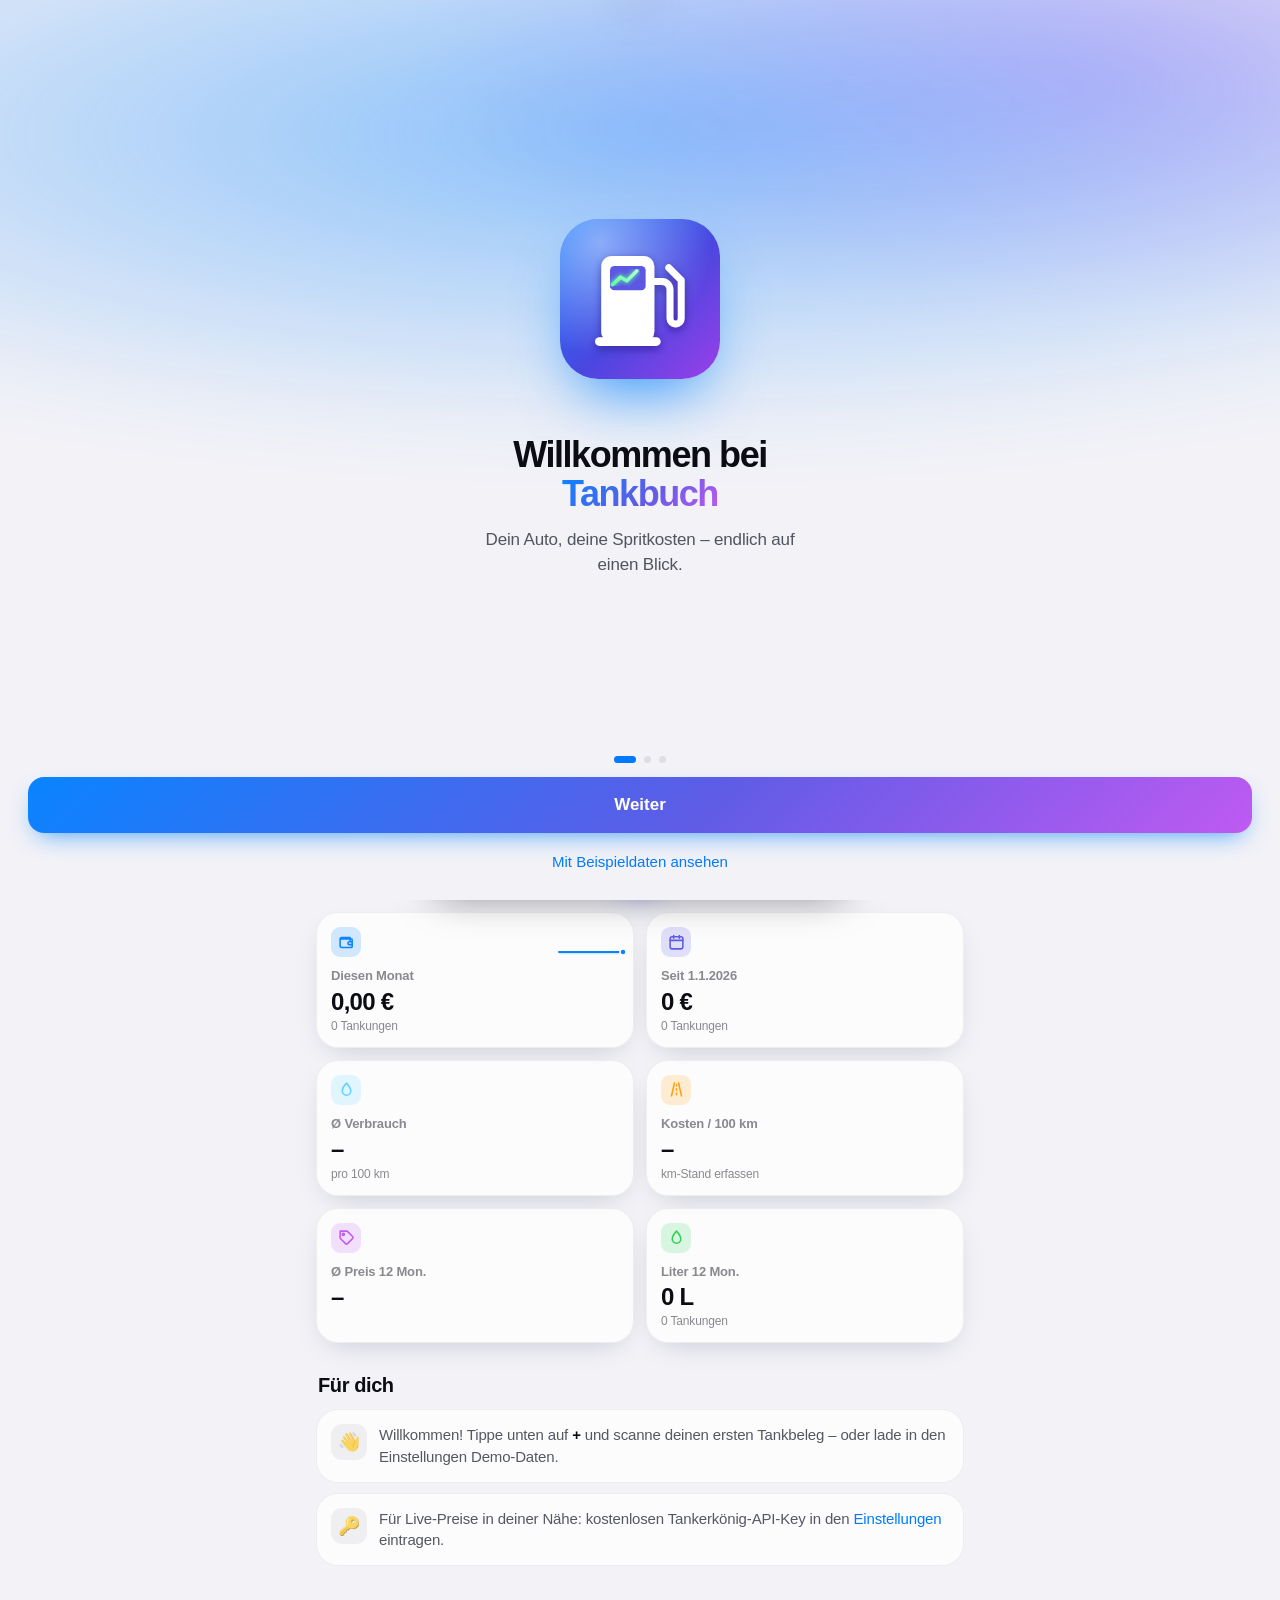
==== commit 61ec004b: "Lohnt sich der Weg? + Meine Rabatte - Für jede Tankstelle: Kosten der Tankfüllung inkl. Hin- und Rüc" ====
--- a/index.html
+++ b/index.html
@@ -106,9 +106,16 @@
           </select>
         </label>
         <label class="select-pill"><svg viewBox="0 0 24 24"><path d="M3 6h18M6 12h12M10 18h4"/></svg>
-          <select id="st-sort"><option value="price">Preis</option><option value="dist">Entfernung</option><option value="smart">Preis + Weg</option></select>
+          <select id="st-sort"><option value="smart">Beste Wahl</option><option value="price">Literpreis</option><option value="dist">Entfernung</option></select>
         </label>
         <label class="toggle-pill"><input type="checkbox" id="st-open" checked><span>Geöffnet</span></label>
+      </div>
+      <div class="calc-bar">
+        <div class="calc-top">
+          <span class="calc-title">Lohnt sich der Weg?</span>
+          <label class="calc-liters">Ich tanke ca. <input id="calc-liters" type="number" inputmode="numeric" min="5" max="150" step="1"> L</label>
+        </div>
+        <div class="calc-explain" id="calc-explain"></div>
       </div>
       <div class="meta-line" id="stations-meta"></div>
       <div id="stations-list" class="station-list"></div>
@@ -169,6 +176,19 @@
         <label class="row"><span>Verbrauch für Umweg</span><span class="row-input"><input type="number" inputmode="decimal" id="set-cons" step="0.1" placeholder="auto"><em>L/100</em></span></label>
       </div>
       <p class="footnote left">Kostenloser Key: <a href="https://onboarding.tankerkoenig.de/" target="_blank" rel="noopener">onboarding.tankerkoenig.de</a>. Bleibt nur auf deinem Gerät.</p>
+
+      <div class="section-head"><h2>Meine Rabatte</h2></div>
+      <div class="group" id="discount-list"></div>
+      <div class="group disc-add">
+        <div class="disc-add-grid">
+          <input id="disc-brand" placeholder="Marke, z. B. ARAL" autocapitalize="characters">
+          <input id="disc-ct" type="number" inputmode="decimal" step="0.5" min="0" placeholder="ct/L">
+          <input id="disc-label" placeholder="Bezeichnung, z. B. Firmenkarte">
+          <input id="disc-until" type="date" title="gültig bis (optional)">
+        </div>
+        <button class="row action" id="disc-add"><span class="row-icon" style="--c:#30d158"><svg viewBox="0 0 24 24"><path d="M12 5v14M5 12h14"/></svg></span><span>Eigenen Rabatt hinzufügen</span></button>
+      </div>
+      <p class="footnote left">Schalte an, was du hast – die App zieht den Rabatt vom Preis ab und rechnet ihn bei „Beste Wahl“ mit ein. Pro Marke zählt der höchste Rabatt (meist nicht kombinierbar). Vorlagen: Stand Oktober 2026, bitte in der jeweiligen App prüfen.</p>
 
       <div class="section-head"><h2>Google Sheets & Sicherung</h2></div>
       <div class="group">
--- a/styles.css
+++ b/styles.css
@@ -268,6 +268,32 @@
 .meta-line { font-size: 13px; color: var(--muted); padding: 0 4px; margin-top: -4px; }
 .footnote { font-size: 12px; color: var(--muted); text-align: center; margin: 4px 8px; line-height: 1.5; }
 .footnote.left { text-align: left; margin-top: -6px; }
+
+/* ---------- Lohnt sich der Weg? ---------- */
+.st-foot { grid-column: 1 / -1; display: flex; flex-wrap: wrap; gap: 6px; align-items: center; margin-top: -2px; }
+.verdict { font-size: 13px; font-weight: 650; padding: 4px 9px; border-radius: 8px; background: var(--surface-2); color: var(--text-2); }
+.verdict.good { color: var(--down); background: color-mix(in srgb, var(--down) 14%, transparent); }
+.verdict.bad { color: var(--up); background: color-mix(in srgb, var(--up) 12%, transparent); }
+.verdict.near { color: var(--accent); background: color-mix(in srgb, var(--accent) 12%, transparent); }
+.tag.disc { margin-left: 0; font-size: 12px; padding: 4px 8px; border-radius: 8px; color: #bf5af2; background: color-mix(in srgb, #bf5af2 15%, transparent); vertical-align: 0; letter-spacing: 0; }
+.station .was { font: 600 12px var(--rounded); text-align: right; color: var(--muted); text-decoration: line-through; margin-top: 3px; }
+.hero-why { font-size: 13px; opacity: .9; margin-top: 10px; line-height: 1.4; }
+.calc-bar { background: var(--grad-soft); border: .5px solid var(--stroke); border-radius: var(--r-lg); padding: 12px 14px; }
+.calc-top { display: flex; justify-content: space-between; align-items: center; gap: 10px; flex-wrap: wrap; }
+.calc-title { font-weight: 750; font-size: 15px; }
+.calc-liters { display: inline-flex; align-items: center; gap: 6px; font-size: 14px; font-weight: 600; color: var(--text-2); }
+.calc-liters input { width: 58px; padding: 6px 8px; text-align: center; font: 800 16px var(--rounded); border-radius: 10px; background: var(--surface-solid); }
+.calc-explain { font-size: 12px; color: var(--muted); margin-top: 6px; }
+.disc-row { gap: 12px; }
+.disc-row .brand-badge { width: 34px; height: 34px; border-radius: 10px; font-size: 10px; }
+.disc-row .disc-text { flex: 1 !important; min-width: 0; }
+.disc-row .disc-text b { display: block; font-size: 15px; font-weight: 650; }
+.disc-row .disc-text small { display: block; font-size: 12px; color: var(--muted); }
+.disc-row.expired { opacity: .45; }
+.row.disc-row + .row::before { left: 62px; }
+.x-btn { border: 0; background: var(--surface-2); color: var(--muted); width: 28px; height: 28px; border-radius: 50%; font-size: 12px; flex: none; }
+.disc-add-grid { display: grid; grid-template-columns: 1.4fr .8fr; gap: 8px; padding: 12px 14px 4px; }
+.disc-add-grid input { padding: 10px 12px; font-size: 15px; }
 
 /* ---------- Verlauf ---------- */
 .stat-strip { display: grid; grid-template-columns: repeat(3, minmax(0, 1fr)); gap: 10px; }
